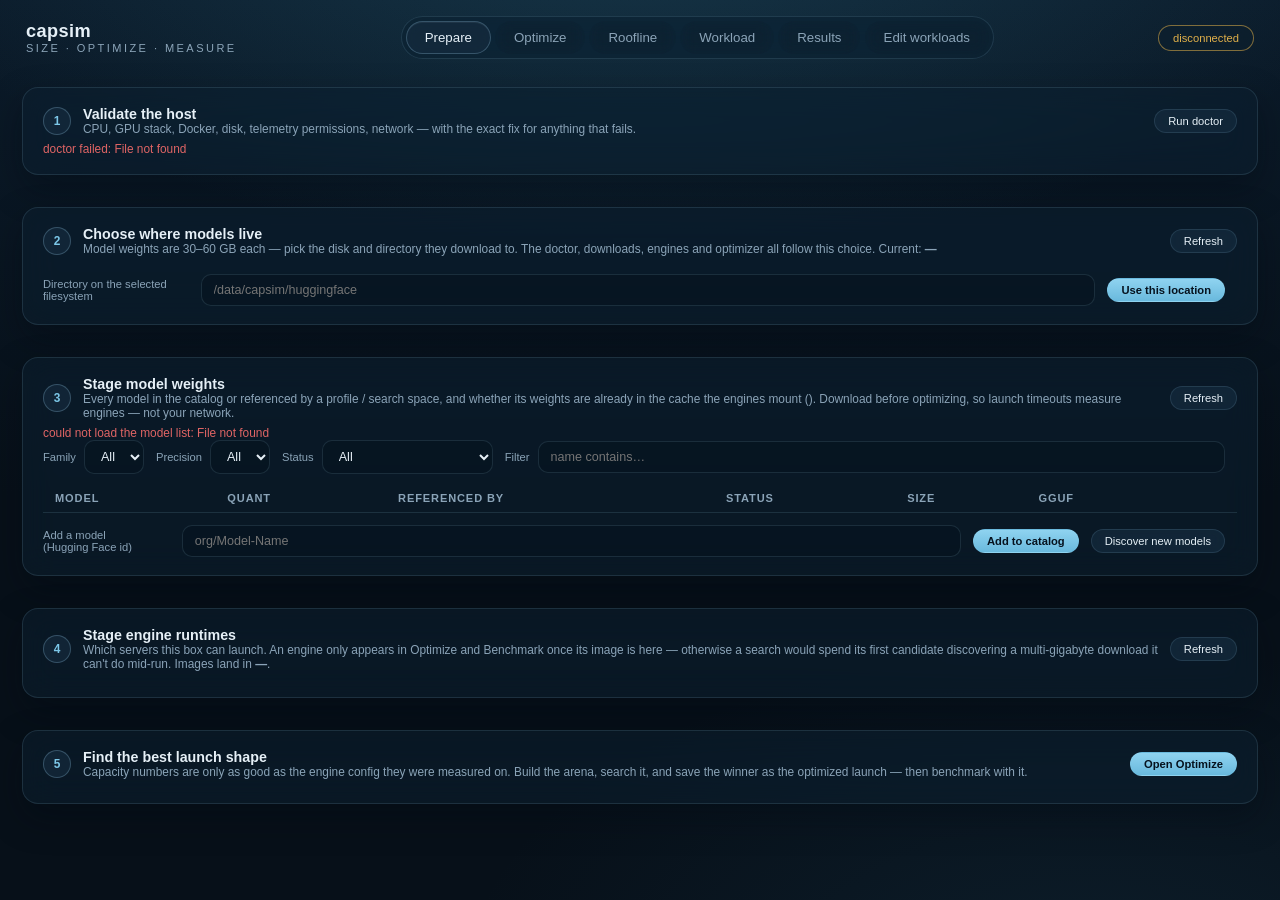
==== simulator/ui/index.html @ a90ba796 "catalog: beyond-VRAM models for KTransformers — kt_only, host_ram_gb, sharded GGUF companions The ro" ====
<!doctype html>
<html lang="en">
<head>
<meta charset="utf-8">
<meta name="viewport" content="width=device-width, initial-scale=1">
<title>capsim</title>
<link rel="stylesheet" href="app.css">
<!-- Vendored: benchmark boxes are often offline; no CDN dependency. -->
<script src="vendor/chart.umd.min.js"></script>
</head>
<body>
<header>
  <div class="brand">
    <span class="logo">capsim</span>
    <span class="sub">Size &middot; Optimize &middot; Measure</span>
  </div>
  <nav id="tabs" role="tablist" aria-label="Sections">
    <button role="tab" id="tab-prepare" data-view="prepare" class="active"
      aria-selected="true" aria-controls="view-prepare">Prepare</button>
    <button role="tab" id="tab-optimizer" data-view="optimizer"
      aria-selected="false" aria-controls="view-optimizer" tabindex="-1">Optimize</button>
    <button role="tab" id="tab-roofline" data-view="roofline"
      aria-selected="false" aria-controls="view-roofline" tabindex="-1">Roofline</button>
    <button role="tab" id="tab-control" data-view="control"
      aria-selected="false" aria-controls="view-control" tabindex="-1">Workload</button>
    <button role="tab" id="tab-results" data-view="results"
      aria-selected="false" aria-controls="view-results" tabindex="-1">Results</button>
    <button role="tab" id="tab-personas" data-view="personas"
      aria-selected="false" aria-controls="view-personas" tabindex="-1">Edit&nbsp;workloads</button>
  </nav>
  <div id="status-pill" class="pill idle" role="status" aria-live="polite">idle</div>
</header>

<!-- ── 1 · Prepare ─────────────────────────────────────────────── -->
<main id="view-prepare" class="view active" role="tabpanel" aria-labelledby="tab-prepare">
  <div class="steps-grid">
    <section class="panel">
      <div class="step-head"><span class="step-num">1</span>
        <div><div class="t">Validate the host</div>
          <div class="d">CPU, GPU stack, Docker, disk, telemetry permissions, network —
            with the exact fix for anything that fails.</div></div>
        <button id="doctor-btn" class="small" style="margin-left:auto">Run doctor</button>
      </div>
      <div id="doctor-out" class="doctor msg">Not run yet. Doctor takes a few seconds and
        ends with a profile recommendation for this hardware.</div>
    </section>

    <section class="panel">
      <div class="step-head"><span class="step-num">2</span>
        <div><div class="t">Choose where models live</div>
          <div class="d">Model weights are 30&ndash;60 GB each — pick the disk and directory
            they download to. The doctor, downloads, engines and optimizer all follow this
            choice. Current: <b id="storage-current">&mdash;</b>
            <span id="storage-source" class="msg"></span></div></div>
        <button id="storage-refresh" class="small" style="margin-left:auto">Refresh</button>
      </div>
      <div id="storage-fs" class="chips"></div>
      <div class="row wrap" style="margin-top:12px">
        <label style="flex:1;min-width:280px">Directory on the selected filesystem
          <input id="storage-path" placeholder="/data/capsim/huggingface"></label>
        <button id="storage-apply" class="primary small">Use this location</button>
        <span id="storage-msg" class="msg"></span>
      </div>
      <div id="storage-unmounted"></div>
    </section>

    <section class="panel">
      <div class="step-head"><span class="step-num">3</span>
        <div><div class="t">Stage model weights</div>
          <div class="d">Every model in the catalog or referenced by a profile / search
            space, and whether its weights are already in the cache the engines mount
            (<span id="models-cache-dir"></span>). Download before optimizing, so launch
            timeouts measure engines — not your network.</div></div>
        <button id="models-refresh" class="small" style="margin-left:auto">Refresh</button>
      </div>
      <div id="models-msg" class="msg" role="status" aria-live="polite"></div>
      <div class="row wrap" style="margin-bottom:10px">
        <label>Family <select id="mf-family"><option value="all">All</option></select></label>
        <label>Precision <select id="mf-quant"><option value="all">All</option></select></label>
        <label>Status
          <select id="mf-status">
            <option value="all">All</option>
            <option value="cached">Cached / downloading</option>
            <option value="missing">Not downloaded</option>
          </select></label>
        <label style="flex:1;min-width:160px">Filter
          <input id="mf-search" placeholder="name contains…"></label>
        <span id="mf-count" class="msg" style="align-self:end"></span>
      </div>
      <table id="models-table">
        <thead><tr><th>Model</th><th>Quant</th><th>Referenced by</th>
          <th title="a model marked KTransformers-only is staged config-only: config + tokenizer from the HF repo, weights from its GGUF companion">Status</th>
          <th title="on-disk size of what is staged; a KTransformers-only row shows the host RAM its GGUF needs instead of a VRAM footprint">Size</th>
          <th title="KTransformers loads weights from GGUF only — a staged companion is what makes the row eligible for it">GGUF</th><th></th></tr></thead>
        <tbody></tbody>
      </table>
      <div class="row wrap" style="margin-top:12px">
        <label style="flex:1;min-width:280px">Add a model (Hugging&nbsp;Face id)
          <input id="model-add-id" placeholder="org/Model-Name"></label>
        <button id="model-add-btn" class="small primary">Add to catalog</button>
        <button id="model-discover-btn" class="small">Discover new models</button>
        <label id="discover-sort-wrap" hidden>Sort
          <select id="discover-sort">
            <option value="age">Newest</option>
            <option value="size">Size</option>
            <option value="downloads">Downloads</option>
          </select></label>
        <span id="model-add-msg" class="msg"></span>
      </div>
      <div id="model-discover"></div>
      <div id="model-siblings"></div>
    </section>

    <section class="panel">
      <div class="step-head"><span class="step-num">4</span>
        <div><div class="t">Stage engine runtimes</div>
          <div class="d">Which servers this box can launch. An engine only appears
            in Optimize and Benchmark once its image is here &mdash; otherwise a
            search would spend its first candidate discovering a multi-gigabyte
            download it can't do mid-run. Images land in
            <b id="engines-store">&mdash;</b>.</div></div>
        <button id="engines-refresh" class="small" style="margin-left:auto">Refresh</button>
      </div>
      <div id="engines-list"></div>
      <div id="engines-msg" class="msg" style="margin-top:8px"></div>
    </section>

    <section class="panel">
      <div class="step-head"><span class="step-num">5</span>
        <div><div class="t">Find the best launch shape</div>
          <div class="d">Capacity numbers are only as good as the engine config they were
            measured on. Build the arena, search it, and save the winner as the
            optimized launch — then benchmark with it.</div></div>
        <button id="goto-optimize" class="small primary" style="margin-left:auto">Open Optimize</button>
      </div>
    </section>
  </div>
</main>

<!-- ── 2 · Optimize ────────────────────────────────────────────── -->
<main id="view-optimizer" class="view" role="tabpanel" aria-labelledby="tab-optimizer">
  <section class="panel">
    <h2>Build the test arena</h2>
    <p class="msg">Everything this host can run is in play by default — every model,
    precision, and launch dimension. Uncheck to prune. The guided search covers the
    arena, refines around the leaders, and scores each candidate on a concurrency
    ladder at its own best SLA-passing point. When it finishes, save the winner as
    the <b>optimized launch</b> and benchmark with it. Progress persists to
    <code>runs/engine_optimizer/</code> and resumes if interrupted.</p>
    <div class="row wrap">
      <label>Budget (evaluations)
        <input id="opt-budget" type="number" min="4" max="500"
          style="width:70px"></label>
      <span id="opt-budget-presets" style="align-self:end"></span>
      <span id="opt-budget-context" class="msg" style="align-self:end"></span>
      <label class="check"><input type="checkbox" id="opt-new-run"> Fresh run (don't resume)</label>
      <button id="opt-start" class="primary">Start search</button>
      <button id="opt-stop" class="danger" disabled>Stop</button>
      <span id="opt-msg" class="msg"></span>
    </div>
    <div id="opt-heartbeat" class="callout heartbeat" hidden></div>
    <div id="opt-resume" class="callout" hidden></div>
    <div id="opt-arena"></div>
  </section>

  <section class="panel" id="opt-search-panel" hidden>
    <h2 id="opt-search-title">Guided search
      <label style="margin-left:auto;font-weight:400;text-transform:none;
        letter-spacing:0">Run
        <select id="opt-history"><option value="">current</option></select>
      </label></h2>
    <div id="opt-search-best" class="opt-ranking"></div>
    <table id="opt-search-table">
      <thead><tr><th>#</th><th>Iter</th><th>Candidate</th><th>Score</th>
        <th>Best rung</th></tr></thead>
      <tbody></tbody>
    </table>
  </section>

  <section class="panel" id="opt-results-panel" hidden>
    <h2 id="opt-results-title">Results</h2>
    <div id="opt-ranking" class="opt-ranking"></div>
    <table id="opt-results">
      <thead><tr><th>Config</th><th>Cell</th><th>n</th><th>err</th><th>t/o</th>
        <th>TTFT p50</th><th>TTFT p95</th><th>TPOT p50</th><th>TPOT p95</th>
        <th>out tok/s</th></tr></thead>
      <tbody></tbody>
    </table>
  </section>
</main>

<!-- ── Roofline ─────────────────────────────────────────────────
     The opposite question from the Workload tab. That one asks how
     many users a given deployment holds; this asks what the largest
     sustained token rate this hardware can produce is, over every
     model, engine and shape worth trying. It runs for hours, so the
     page is built to be correct for someone who was not watching. -->
<main id="view-roofline" class="view" role="tabpanel" aria-labelledby="tab-roofline">
  <section class="panel">
    <h2>Roofline autopilot</h2>
    <p class="msg">Stages the models, searches every engine against
      every shape for each of them, confirms each model's winner at
      full resolution, and reports the matrix. Hours, not minutes
      &mdash; every step is written to disk as it completes, so you can
      close this page and the numbers will be here when you come back.
      Interrupted runs resume where they stopped rather than repeating
      engine launches.</p>

    <div class="row wrap">
      <label>Models
        <select id="rf-model-mode">
          <option value="auto">Pick the most promising automatically</option>
          <option value="cached">Only models already downloaded</option>
          <option value="manual">Choose below</option>
        </select></label>
      <label>How many
        <input id="rf-model-limit" type="number" min="1" max="8" value="5"
          style="width:64px"></label>
      <label>Prompt length
        <select id="rf-input-tokens">
          <option value="128">128 tokens (vendor convention)</option>
          <option value="256">256 tokens</option>
          <option value="512">512 tokens</option>
        </select></label>
      <label class="check"><input type="checkbox" id="rf-confirm" checked>
        Confirm each winner <span class="hint">(full ladder)</span></label>
      <button id="rf-start" class="primary">Start roofline</button>
      <button id="rf-stop" class="danger" disabled>Stop</button>
      <span id="rf-msg" class="msg"></span>
    </div>

    <div id="rf-engines" class="chips" style="margin-top:12px"></div>
    <div id="rf-shapes" class="row wrap" style="margin-top:10px"></div>
    <div id="rf-cost" class="callout" style="margin-top:12px"></div>
    <div id="rf-candidates" style="margin-top:12px"></div>
  </section>

  <section class="panel" id="rf-progress-panel" hidden>
    <h2>Progress</h2>
    <div id="rf-progress" class="msg"></div>
    <div id="rf-staging" class="hl-board" style="margin-top:10px"></div>
  </section>

  <section class="panel" id="rf-best-panel" hidden>
    <h2>Best measured</h2>
    <div class="hl-hero" style="padding:0">
      <div class="hl-main">
        <div class="hl-label" id="rf-best-label">output tokens / sec</div>
        <div class="hl-now" id="rf-best">&mdash;</div>
        <div class="hl-sub" id="rf-best-detail"></div>
      </div>
      <div class="hl-side">
        <div class="hl-kv"><span>streams held</span><b id="rf-best-streams">&mdash;</b></div>
        <div class="hl-kv"><span>efficiency</span><b id="rf-best-eff">&mdash;</b>
          <i class="msg">tokens per watt</i></div>
        <div class="hl-kv"><span>KV cache</span><b id="rf-best-kv">&mdash;</b></div>
        <div class="hl-kv"><span>measured</span><b id="rf-best-count">&mdash;</b>
          <i class="msg">cells that settled</i></div>
      </div>
    </div>
  </section>

  <section class="panel" id="rf-matrix-panel" hidden>
    <h2>Model &times; engine</h2>
    <div id="rf-heatmap"></div>
    <div class="chart-note">Best sustained output rate for each pairing,
      shaded against the fastest cell. Empty means not measured yet;
      hatched means it was attempted and failed. The row and column
      winners matter more than the single best cell &mdash; they are
      what tell you which engine to reach for on the next model.</div>
  </section>

  <div class="quad" id="rf-charts" hidden>
    <section class="panel"><h2>By model</h2>
      <canvas id="chart-rf-models"></canvas>
      <div class="chart-note">Each model at its best engine and shape.
        A model wins here by being cheap per token, not by being
        small: KV traffic at large batch dwarfs the weight reads.</div></section>
    <section class="panel"><h2>By engine</h2>
      <canvas id="chart-rf-engines"></canvas>
      <div class="chart-note">Each engine at its best model and shape.
        Held constant within a pairing: same model, same shape, same
        ladder, same stopping rule.</div></section>
  </div>

  <section class="panel" id="rf-results-panel" hidden>
    <h2>Every cell</h2>
    <table id="rf-results">
      <thead><tr><th>Model</th><th>Engine</th>
        <th><abbr title="max sequences per replica">mns</abbr></th><th>Shape</th>
        <th>Output tok/s</th><th>Streams</th><th>TTFT p95</th>
        <th>TPOT p95</th><th>KV %</th><th>GPU W</th><th>tok/W</th>
        <th></th></tr></thead>
      <tbody></tbody>
    </table>
    <div class="chart-note">Confirmed rows were re-measured at full
      resolution and are the ones to publish; the rest are search rungs,
      coarse by design and used only to rank.</div>
  </section>
</main>

<!-- ── Workload benchmark (setup + live telemetry, one place) ──── -->
<main id="view-control" class="view" role="tabpanel" aria-labelledby="tab-control">
  <section class="panel">
    <h2>Start a capacity benchmark</h2>
    <div class="form-grid">
      <div class="field">
        <label>Model
          <select id="bench-model"></select>
        </label>
        <div class="seg" id="device-seg">
          <button type="button" data-dev="cpu">CPU only</button>
          <button type="button" data-dev="gpu">CPU + GPU</button>
        </div>
        <span id="model-note" class="hint"></span>
      </div>
      <label>Workload
        <select id="workload-select"></select>
        <span id="workload-detail" class="hint"></span>
        <span id="workload-note" class="hint"></span>
        <span style="margin-top:2px"><button type="button"
          id="workload-edit-link" class="small ghost">&#9998;&ensp;Edit
          workloads</button></span>
      </label>
    </div>
    <!-- Headline-only controls. Hidden entirely for capacity
         workloads so the ordinary form is untouched. -->
    <div id="headline-opts" class="callout headline-opts" hidden>
      <div class="ho-head"><b>Saturation benchmark</b>
        <span class="info-dot" tabindex="0" aria-label="how this differs">i
          <span class="info-pop msg">Headline workloads don't use the
            arrival-rate capacity search. This holds a fixed number of
            streams in flight, waits for the running batch and token
            rate to stop moving, measures from the engine's own
            counters, then steps concurrency up — the convention
            vendor benchmarks use. It stops when throughput plateaus
            or the engine can no longer hold what it's offered. No SLA
            is enforced; latency is reported as the price of the
            number, not as a gate.</span></span>
      </div>
      <div class="row wrap">
        <label>Max concurrent streams
          <select id="hl-max-conc">
            <option value="">full ladder (to 8192)</option>
            <option value="512">512</option>
            <option value="1024">1024</option>
            <option value="2048">2048</option>
            <option value="4096">4096</option>
          </select></label>
        <label>Prompt length
          <select id="hl-input-tokens">
            <option value="128">128 tokens (vendor convention)</option>
            <option value="256">256 tokens</option>
            <option value="512">512 tokens</option>
            <option value="1024">1024 tokens</option>
          </select></label>
        <label>Shape
          <span id="hl-shape" class="hint" style="margin-top:6px"></span>
        </label>
      </div>
      <div class="row wrap" style="margin-top:10px;align-items:flex-end">
        <label>Search breadth
          <select id="hl-preset">
            <option value="quick">Quick — 4 combinations</option>
            <option value="standard" selected>Standard — 9 combinations</option>
            <option value="thorough">Thorough — 16 combinations</option>
          </select></label>
        <label>Engines searched
          <span id="hl-engines" class="chips" style="margin-top:6px"></span>
        </label>
        <button type="button" class="note-link" id="hl-optimize">&#128269;
          Find the best configuration</button>
        <span id="hl-optimize-note" class="hint"></span>
      </div>
    </div>
    <details id="bench-advanced" style="margin-bottom:14px">
      <summary class="msg" style="cursor:pointer">Advanced — engine
        settings</summary>
      <span id="engine-note" class="hint" style="display:block;
        margin-top:8px"></span>
      <div id="engine-form" class="form-grid" style="margin-top:10px">
        <label>Engine <span class="hint">(the server under test)</span>
          <select id="eng-engine"></select></label>
        <label>Replicas <span class="hint">(data parallel — independent
          engine copies)</span>
          <input id="eng-replicas" type="number" min="1" max="16"></label>
        <label>GPUs per replica <span class="hint">(tensor parallel)</span>
          <input id="eng-tp" type="number" min="1" max="8"></label>
        <label>Placement <span class="hint">(across PCIe domains)</span>
          <select id="eng-placement">
            <option value="pack">pack — fill one domain first</option>
            <option value="spread">spread — balance across domains</option>
          </select></label>
        <label>GPU memory fraction
          <span class="hint">(share of each GPU's total VRAM, for
            weights + KV)</span>
          <input id="eng-gmu" type="number" step="0.01" min="0.5"
            max="0.98"></label>
        <label>Max sequences / replica
          <input id="eng-mns" type="number" placeholder="engine default"></label>
        <label>Batched tokens / step
          <input id="eng-mbt" type="number" placeholder="engine default"></label>
        <label>KV cache precision
          <select id="eng-kv">
            <option value="">auto (model dtype)</option>
            <option value="fp8">fp8 — double the KV capacity</option>
            <option value="nvfp4">nvfp4 — 4× KV capacity, larger quality cost</option>
          </select></label>
        <label>Expert parallel <span class="hint">(MoE models, TP&gt;1)</span>
          <select id="eng-ep">
            <option value="off">off</option>
            <option value="on">on</option>
          </select></label>
        <label>Trust remote code
          <span class="hint">(runs the model repo's own Python)</span>
          <select id="eng-trc">
            <option value="off">off</option>
            <option value="on">on</option>
          </select></label>
      </div>
      <div class="hint" style="margin-top:8px" id="eng-legend">Shorthand
        used in run banners and tables: <abbr title="GPU memory fraction">gmu</abbr>
        = GPU memory fraction &middot; <abbr title="max sequences per replica">mns</abbr>
        = max sequences / replica &middot; <abbr title="batched tokens per step">mbt</abbr>
        = batched tokens / step &middot; <abbr title="tensor parallel">tp</abbr>
        = GPUs per replica.</div>
      <div id="eng-trc-warn" class="hint" style="margin-top:8px" hidden></div>
      <div id="eng-engine-note" class="hint" style="margin-top:8px" hidden></div>
    </details>
    <div class="row wrap">
      <button id="start-btn" class="primary">Start run</button>
      <button id="stop-btn" class="danger" disabled>Stop run</button>
      <label class="check"><input type="checkbox" id="new-run">
        Fresh run <span class="hint">(don't resume)</span></label>
      <span id="control-msg" class="msg"></span>
    </div>
    <div id="active-run-box" class="callout" hidden></div>
  </section>

  <!-- ── Headline-only live view ──────────────────────────────────
       Saturation runs answer a different question from capacity runs,
       so they get a different instrument. Swapped in whenever a
       headline workload is active; the capacity panels that have no
       meaning here (arrival rate, session states, SLA steps) are
       hidden rather than left showing dashes. -->
  <div id="headline-live" hidden>
    <section class="panel hl-hero">
      <div class="hl-main">
        <div class="hl-label" id="hl-label">output tokens / sec</div>
        <div class="hl-now" id="hl-now">&mdash;</div>
        <div class="hl-sub">peak this sweep <b id="hl-peak">&mdash;</b>
          <span id="hl-peak-at" class="msg"></span></div>
        <div id="hl-now-note" class="msg" style="font-size:.8rem"></div>
      </div>
      <div class="hl-side">
        <div class="hl-kv"><span>held / offered</span>
          <b id="hl-held">&mdash;</b>
          <i id="hl-held-note" class="msg"></i></div>
        <div class="hl-kv"><span>queued at engine</span>
          <b id="hl-queue">&mdash;</b>
          <i class="msg">streams waiting, not running</i></div>
        <div class="hl-kv"><span>KV cache</span>
          <b id="hl-kv">&mdash;</b>
          <i id="hl-kvpool" class="msg"></i></div>
        <div class="hl-kv"><span>GPU power</span>
          <b id="hl-power">&mdash;</b>
          <i id="hl-eff" class="msg"></i></div>
      </div>
    </section>

    <section class="panel">
      <h2>What is under test</h2>
      <div id="hl-under" class="hl-under msg">waiting&hellip;</div>
      <div id="hl-board" class="hl-board"></div>
    </section>

    <div class="quad">
      <section class="panel"><h2>Throughput vs concurrency</h2>
        <canvas id="chart-hl-curve"></canvas>
        <div class="chart-note">The saturation curve: sustained output
          rate at each offered stream count. It climbs while the engine
          can still batch more work and flattens when something binds —
          KV capacity, memory bandwidth, or the engine's own batch
          ceiling. The peak is the headline number.</div></section>
      <section class="panel"><h2>Offered vs actually held</h2>
        <canvas id="chart-hl-held"></canvas>
        <div class="chart-note">Streams offered against streams the
          engine really ran. While the two track, added concurrency is
          being served; once held flattens below offered, the extra
          streams are only queueing and latency grows for nothing.
          That gap is the engine's ceiling, and it is why a headline
          number needs a stream count beside it.</div></section>
    </div>

    <div class="quad">
      <section class="panel"><h2>Latency vs concurrency</h2>
        <canvas id="chart-hl-lat"></canvas>
        <div class="chart-note">What the throughput costs. p95 time to
          first token and per-output-token, at each rung. No SLA is
          enforced on a headline run &mdash; this is the price beside
          the number, so a figure quoted at 8k streams can be read
          alongside what a user waiting on it would feel.</div></section>
      <section class="panel"><h2>Power &amp; efficiency</h2>
        <canvas id="chart-hl-power"></canvas>
        <div class="chart-note">GPU package power, chassis power where
          IPMI allows it, and output tokens per watt. Efficiency is the
          figure that survives a hardware refresh, and a rack with a
          power budget is bounded by it rather than by peak
          throughput.</div></section>
    </div>

    <div class="quad">
      <section class="panel"><h2>GPU &mdash; compute and memory pressure</h2>
        <canvas id="chart-hl-gpu"></canvas>
        <div class="chart-note">SM occupancy against memory-controller
          busy, averaged over the box. At large batch a decode workload
          is bound by KV traffic rather than arithmetic, so the memory
          line saturating while SM sits lower is the normal signature
          &mdash; and the reason more concurrency stops helping.</div></section>
      <section class="panel"><h2>Memory</h2>
        <canvas id="chart-hl-mem"></canvas>
        <div class="chart-note">VRAM in use across the box, host RAM,
          and the engine's resident set. VRAM flattening at the
          configured fraction is expected; host RAM climbing during a
          run is not.</div></section>
    </div>

    <div class="quad">
      <section class="panel"><h2>CPU</h2>
        <canvas id="chart-hl-cpu"></canvas>
        <div class="chart-note">Host utilization and core frequency.
          On a GPU-resident engine the CPU should stay modest; a busy
          CPU during decode usually means the load generator, not the
          engine, is the thing being measured.</div></section>
      <section class="panel"><h2>Per-GPU detail</h2>
        <div id="hl-gpu-grid" class="gpu-grid"></div>
        <div class="chart-note">Per device: SM utilization, VRAM,
          memory-controller busy, power, temperature and PCIe traffic.
          An outlier here &mdash; one card throttling, or one holding
          far less VRAM &mdash; means the replicas are not equivalent
          and the whole-box number is being set by the slowest.</div></section>
    </div>

    <section class="panel">
      <h2>Concurrency ladder</h2>
      <table id="hl-ladder">
        <thead><tr><th>Offered</th><th>Held</th><th>Output tok/s</th>
          <th>Total tok/s</th><th>Queue</th><th>TTFT p95</th>
          <th>TPOT p95</th><th>KV %</th><th>GPU W</th><th>tok/W</th>
          <th></th></tr></thead>
        <tbody></tbody>
      </table>
      <div class="chart-note">Every rung measured at steady state from
        the engine's own counters. Latency is reported as the price of
        the number, not as a gate &mdash; no SLA is enforced here.</div>
    </section>
  </div>

  <div id="live-idle" class="callout live-idle" hidden>
    <b>No run in progress.</b> Pick a model and a workload above and press
    <b>Start run</b>. Live charts &mdash; sessions, latency percentiles, engine
    and host utilization &mdash; appear here as soon as the engine is up, and
    the most recent run is replayed when you come back to this tab.
  </div>
  <div id="live-panels">
  <section class="panel statusbar">
    <div class="stat"><span class="k">Phase</span><span id="live-phase" class="v">&mdash;</span>
      <span class="c">warmup &rarr; measure &rarr; verdict</span></div>
    <div class="stat"><span class="k">Arrival rate</span><span id="live-rate" class="v">&mdash;</span>
      <span class="c">sessions/min offered (open-loop)</span></div>
    <div class="stat"><span class="k">Queue</span><span id="live-queue" class="v">&mdash;</span>
      <span class="c">requests waiting at the engine</span></div>
    <div class="stat"><span class="k">Pool</span><span id="live-pool" class="v">&mdash;</span>
      <span class="c">concurrent sessions</span></div>
    <div class="stat"><span class="k">In flight</span><span id="live-inflight" class="v">&mdash;</span>
      <span class="c">requests at the engine</span></div>
    <div class="stat"><span class="k">Completed</span><span id="live-completed" class="v">&mdash;</span>
      <span class="c">turns this run</span></div>
    <div class="stat"><span class="k">Errors</span><span id="live-errors" class="v">&mdash;</span>
      <span class="c">timeouts + failures</span></div>
    <div class="stat"><span class="k">Warm KV</span><span id="live-warmkv" class="v">&mdash;</span>
      <span class="c">hot-set tokens (warm sessions)</span></div>
  </section>

  <div class="chart-grid">
    <section class="panel"><h2>Sessions, in-flight &amp; queue</h2>
      <canvas id="chart-pool"></canvas>
      <div class="chart-note">Most sessions are reading or thinking at any moment, so
        in-flight sits well below the session count. The <b>queue</b> line is the
        engine's own waiting-request gauge — flat or empty means stationary; a steady
        climb at fixed arrival rate is the collapse signature the open-loop search
        hunts for.</div></section>
    <section class="panel" id="panel-ttft"><h2>Time to first token &middot; rolling p50 / p95</h2>
      <div class="chart-warm" id="ttft-warm" hidden></div>
      <canvas id="chart-ttft"></canvas>
      <div class="chart-note">Computed over the trailing turns of the measuring window.
        Rising p95 with a flat p50 is the first sign of queueing.</div></section>
    <section class="panel" id="panel-tpot"><h2>Time per output token &middot; rolling p50 / p95</h2>
      <div class="chart-warm" id="tpot-warm" hidden></div>
      <canvas id="chart-tpot"></canvas>
      <div class="chart-note">Decode pacing per token. Degrades when batches widen past
        the engine's comfort point.</div></section>
    <section class="panel"><h2>Engine &amp; host utilization</h2>
      <canvas id="chart-host"></canvas>
      <div class="chart-note">KV cache is the engine's own gauge; CPU is the bound-set
        (pinned cores only); GPU is SM utilization averaged across devices. Absent lines
        mean that collector isn't available on this host.</div></section>
    <section class="panel"><h2>Token rates &middot; prefill vs decode</h2>
      <canvas id="chart-tokens"></canvas>
      <div class="chart-note">During a saturation sweep these are
        smoothed. The workload holds a fixed number of streams of
        identical length, so streams that start together finish
        together and the engine's token counters advance in convoys
        about one request-duration apart &mdash; raw per-sample rates
        spike to several times their own mean at the same instants in
        both series, which looks like instability and is only the
        sampling. The area under the curve is the real number.</div>
      <div class="chart-note">From the engine's own counters. Prefill (prompt ingest) is
        compute-bound; decode (generation) is memory-bandwidth-bound — spiky prefill with
        sagging decode is the query-storm signature.</div></section>
    <section class="panel" id="panel-sessions"><h2>Session states</h2>
      <canvas id="chart-sessions"></canvas>
      <div class="chart-note">Where every session in the pool is right now: in prefill,
        streaming (decode), <b>warm</b> think (mid-conversation — their KV is the prefix
        cache's hot set), or cold (fresh sessions, nothing cached).</div></section>
  </div>

  <section class="panel" id="panel-sysdetail">
    <h2>System detail</h2>
    <div id="host-detail" class="host-detail msg">waiting for telemetry&hellip;</div>
    <div id="gpu-grid" class="gpu-grid"></div>
    <div class="chart-note">Per-GPU: SM utilization, VRAM, DRAM-controller busy%
      (the bandwidth-pressure signal), power, temperature, PCIe traffic. Host row:
      what the CPUs are doing, scheduler pressure, storage and network rates —
      per-core detail and NVMe/NIC counters land in the run DB every second.</div>
  </section>

  <section class="panel" id="panel-steps">
    <h2>Completed steps</h2>
    <table id="steps-table">
      <thead><tr><th>Step</th><th>Load</th><th>Samples</th>
        <th>Violation %</th><th>Target miss %</th>
        <th>TTFT p95</th><th>TPOT p95</th><th>Verdict</th></tr></thead>
      <tbody></tbody>
    </table>
  </section>
  </div><!-- /live-panels -->
</main>

<!-- ── 4 · Results ─────────────────────────────────────────────── -->
<main id="view-results" class="view" role="tabpanel" aria-labelledby="tab-results">
  <section class="panel">
    <div class="row wrap" style="margin-bottom:12px">
      <h2 style="margin:0">Runs</h2>
      <span class="hint">newest first &mdash; click one for its results,
        check several to compare</span>
      <span style="margin-left:auto" class="row">
        <button id="compare-btn" class="small" disabled>Compare selected</button>
        <button id="result-export-dl" class="small" disabled>Download JSON</button>
        <button id="runs-refresh" class="small ghost">Refresh</button>
      </span>
    </div>
    <div id="run-list" class="run-list"></div>
    <span id="result-msg" class="msg"></span>
  </section>

  <section class="panel" id="result-summary" hidden>
    <h2 id="result-title"></h2>
    <div id="headline-stats" class="statusbar" style="background:none;
      border:none;box-shadow:none;padding:0;backdrop-filter:none;
      margin-bottom:14px"></div>
    <div id="headline-verdict" class="callout"
      style="font-size:.95rem;line-height:1.75"></div>
  </section>

  <!-- Headline sweeps get their own presentation: a saturation curve,
       not a capacity curve. Shown instead of #report. -->
  <div id="headline-report" hidden>
    <section class="panel">
      <h2 id="hl-title"></h2>
      <div id="hl-stats" class="statusbar" style="background:none;
        border:none;box-shadow:none;padding:0;backdrop-filter:none;
        margin-bottom:14px"></div>
      <div id="hl-verdict" class="callout"
        style="font-size:.95rem;line-height:1.75"></div>
    </section>
    <details class="panel report-sec" open>
      <summary><span class="sec-title">The saturation curve</span>
        <span class="sec-take" id="hl-take-curve"></span></summary>
      <div class="sec-grid">
        <div class="quad">
          <div class="q"><h3>Output tokens/sec vs concurrency</h3>
            <canvas id="hl-chart-tput"></canvas></div>
          <div class="q"><h3>Latency vs concurrency</h3>
            <canvas id="hl-chart-lat"></canvas></div>
          <div class="q"><h3>Running batch vs offered streams</h3>
            <canvas id="hl-chart-batch"></canvas></div>
          <div class="q"><h3>Prefill vs decode tokens/sec</h3>
            <canvas id="hl-chart-split"></canvas></div>
        </div>
        <div class="sec-narrative" id="hl-narr-curve"></div>
      </div>
    </details>
    <details class="panel report-sec" open>
      <summary><span class="sec-title">What the number costs</span>
        <span class="sec-take" id="hl-take-cost"></span></summary>
      <div class="sec-grid">
        <div class="quad">
          <div class="q"><h3>KV cache occupancy</h3>
            <canvas id="hl-chart-kv"></canvas></div>
          <div class="q"><h3>GPU power</h3>
            <canvas id="hl-chart-power"></canvas></div>
          <div class="q"><h3>Efficiency — tokens/sec per kW</h3>
            <canvas id="hl-chart-eff"></canvas></div>
          <div class="q"><h3>Queue depth</h3>
            <canvas id="hl-chart-queue"></canvas></div>
        </div>
        <div class="sec-narrative" id="hl-narr-cost"></div>
      </div>
    </details>
    <details class="panel report-sec">
      <summary><span class="sec-title">Every rung</span>
        <span class="sec-take" id="hl-take-table"></span></summary>
      <div id="hl-table"></div>
    </details>
  </div>

  <div id="report" hidden>
    <details class="panel report-sec" id="sec-ux" open>
      <summary><span class="sec-title">User experience</span>
        <span class="sec-take" id="take-ux"></span></summary>
      <div class="sec-grid">
        <div class="quad">
          <div class="q"><h3>SLA violations vs load</h3>
            <canvas id="chart-knee"></canvas></div>
          <div class="q"><h3>Latency vs load</h3>
            <canvas id="chart-latency"></canvas></div>
          <div class="q"><h3>Queue &amp; requests in flight</h3>
            <canvas id="chart-queue"></canvas></div>
          <div class="q"><h3>Token throughput</h3>
            <canvas id="chart-throughput"></canvas></div>
        </div>
        <div class="sec-narrative" id="narr-ux"></div>
      </div>
    </details>

    <details class="panel report-sec" id="sec-gpu" open>
      <summary><span class="sec-title">GPUs</span>
        <span class="sec-take" id="take-gpu"></span></summary>
      <div class="sec-grid">
        <div class="quad">
          <div class="q"><h3>Compute &middot; SM utilization</h3>
            <canvas id="chart-gpu-sm"></canvas></div>
          <div class="q"><h3>Memory pressure &middot; KV cache &amp; DRAM busy</h3>
            <canvas id="chart-gpu-mem"></canvas></div>
          <div class="q"><h3>VRAM capacity</h3>
            <canvas id="chart-gpu-vram"></canvas></div>
          <div class="q"><h3>Power &amp; clocks</h3>
            <canvas id="chart-gpu-power"></canvas></div>
        </div>
        <div class="sec-narrative" id="narr-gpu"></div>
      </div>
    </details>

    <details class="panel report-sec" id="sec-cpu" open>
      <summary><span class="sec-title">CPU &amp; host memory</span>
        <span class="sec-take" id="take-cpu"></span></summary>
      <div class="sec-grid">
        <div class="quad">
          <div class="q"><h3>CPU utilization</h3>
            <canvas id="chart-cpu-util"></canvas></div>
          <div class="q"><h3>What the cycles went to</h3>
            <canvas id="chart-cpu-breakdown"></canvas></div>
          <div class="q"><h3>Per-core utilization at peak stable load</h3>
            <canvas id="chart-cores"></canvas></div>
          <div class="q"><h3>Memory capacity &amp; bandwidth</h3>
            <canvas id="chart-mem"></canvas></div>
        </div>
        <div class="sec-narrative" id="narr-cpu"></div>
      </div>
    </details>

    <details class="panel report-sec" id="sec-power" open>
      <summary><span class="sec-title">Power</span>
        <span class="sec-take" id="take-power"></span></summary>
      <div class="sec-grid">
        <div class="quad duo">
          <div class="q"><h3>Draw by component</h3>
            <canvas id="chart-power"></canvas></div>
          <div class="q"><h3>Efficiency &middot; output tokens per joule</h3>
            <canvas id="chart-efficiency"></canvas></div>
        </div>
        <div class="sec-narrative" id="narr-power"></div>
      </div>
    </details>
  </div>

  <section class="panel" id="step-detail-panel" hidden>
    <h2 id="step-detail-title">Step detail</h2>
    <div id="step-detail-out"></div>
  </section>

  <section class="panel" id="compare-panel" hidden>
    <div class="row wrap">
      <h2 style="margin:0">Comparison</h2>
      <button id="compare-clear" class="small ghost"
        style="margin-left:auto">Close</button>
    </div>
    <canvas id="chart-compare"></canvas>
    <div class="chart-note">Violation rate across the checked runs on shared
      axes — hosts, engines, precisions, or launch shapes side by side.</div>
  </section>
</main>

<!-- ── 5 · Workloads ───────────────────────────────────────────── -->
<main id="view-personas" class="view" role="tabpanel" aria-labelledby="tab-personas">
  <section class="panel">
    <h2>Workload designer</h2>
    <p class="msg">Personas describe one kind of user &mdash; how much they ask,
    how much they get back, how long they read and think. Cohorts mix personas
    into the traffic a real deployment sees. Edits save immediately and the next
    benchmark run picks them up.</p>
    <div class="editor-grid">
      <div>
        <h3>Personas</h3>
        <ul id="persona-list" class="entry-list"></ul>
        <button id="persona-new" class="small">New persona</button>
        <h3>Cohorts</h3>
        <ul id="cohort-list" class="entry-list"></ul>
        <button id="cohort-new" class="small">New cohort</button>
      </div>
      <div>
        <div id="workload-card" class="callout" hidden></div>
        <div class="row wrap">
          <label>Id <input id="editor-id" placeholder="my_persona"></label>
          <span id="editor-kind-badge" class="pill">persona</span>
          <button id="editor-save" class="primary small">Save</button>
          <span id="editor-msg" class="msg"></span>
        </div>
        <div id="editor-form" class="editor-form"></div>
      </div>
    </div>
  </section>
</main>

<script type="module" src="app.js"></script>
</body>
</html>
---- simulator/ui/app.css ----
/* capsim — glass-on-navy design system.
 *
 * Visual language: deep navy gradient ground with a teal glow, glass
 * panels (translucent + blur + hairline stroke), pill navigation and
 * chips, a gold/teal/blue/purple chart palette, big-number stat
 * strips with plain-language captions, and soft entrance motion.
 */

:root {
  --bg-0: #071019;
  --bg-1: #0b1b2a;
  --glass: rgba(14, 31, 46, 0.55);
  --glass-2: rgba(24, 48, 68, 0.55);
  --glass-solid: #102434;
  --stroke: rgba(151, 197, 224, 0.14);
  --stroke-strong: rgba(151, 197, 224, 0.28);
  --text: #e6f0f7;
  --muted: #8ba4b8;
  --accent: #7cc7e8;          /* interactive */
  --gold: #d9a441;            /* chart series 1 */
  --teal: #35c2aa;            /* chart series 2 */
  --blue: #58a6dc;            /* chart series 3 */
  --purple: #a78bda;          /* chart series 4 */
  --ok: #4fc47f;
  --warn: #e0b04a;
  --fail: #e06565;
  font-size: 14px;
}

* { box-sizing: border-box; }
[hidden] { display: none !important; }

body {
  margin: 0;
  min-height: 100vh;
  color: var(--text);
  background:
    radial-gradient(1100px 520px at 50% -12%, rgba(53, 130, 158, 0.28), transparent 70%),
    radial-gradient(900px 500px at 85% 110%, rgba(38, 90, 120, 0.18), transparent 70%),
    linear-gradient(180deg, var(--bg-1) 0%, var(--bg-0) 55%);
  background-attachment: fixed;
  font-family: -apple-system, BlinkMacSystemFont, "Segoe UI", Inter, Roboto,
    "Helvetica Neue", Arial, sans-serif;
  padding: 0 22px 60px;
}

/* ── Header / navigation ─────────────────────────────────────────── */

header {
  display: flex;
  align-items: center;
  gap: 20px;
  flex-wrap: wrap;
  padding: 16px 4px 18px;
  margin-bottom: 10px;
}
.brand { display: flex; flex-direction: column; line-height: 1.15; }
.brand .logo { font-weight: 700; font-size: 1.3rem; letter-spacing: .4px; }
.brand .sub {
  color: var(--muted); font-size: .79rem; letter-spacing: .22em;
  text-transform: uppercase;
}

nav#tabs {
  display: flex; gap: 4px; margin: 0 auto;
  background: var(--glass);
  border: 1px solid var(--stroke);
  border-radius: 999px;
  padding: 4px;
  backdrop-filter: blur(14px) saturate(1.3);
  -webkit-backdrop-filter: blur(14px) saturate(1.3);
}
nav#tabs button {
  background: none; border: 1px solid transparent; color: var(--muted);
  padding: 8px 18px; border-radius: 999px; cursor: pointer;
  font-size: .95rem; font-weight: 500;
  transition: color .18s, background .18s, border-color .18s;
}
nav#tabs button:hover { color: var(--text); }
nav#tabs button.active {
  color: var(--text);
  background: var(--glass-2);
  border-color: var(--stroke-strong);
  box-shadow: inset 0 1px 0 rgba(255, 255, 255, .06);
}
/* Phone width: the pill row scrolls sideways rather than wrapping
 * into a two-line blob or overflowing the viewport. */
@media (max-width: 760px) {
  header { gap: 12px; }
  nav#tabs {
    max-width: 100%; overflow-x: auto; flex-wrap: nowrap;
    scrollbar-width: thin; -webkit-overflow-scrolling: touch;
    scroll-snap-type: x proximity;
  }
  nav#tabs button { white-space: nowrap; flex: none; padding: 8px 14px;
    scroll-snap-align: start; }
}

.pill {
  padding: 6px 14px; border-radius: 999px; font-size: .8rem;
  border: 1px solid var(--stroke); color: var(--muted);
  background: var(--glass);
  backdrop-filter: blur(10px);
  transition: color .2s, border-color .2s;
}
.pill.running { color: var(--ok); border-color: rgba(79, 196, 127, .5); }
.pill.error { color: var(--fail); border-color: rgba(224, 101, 101, .5); }
/* The server stopped answering /api/status: say so instead of
 * freezing on the last known state. */
.pill.offline { color: var(--warn); border-color: rgba(224, 176, 74, .55);
  animation: pulse 1.6s ease-in-out infinite; }
@keyframes pulse { 50% { opacity: .55; } }

/* ── Views + panels ──────────────────────────────────────────────── */

.view { display: none; max-width: 1360px; margin: 0 auto; }
.view.active { display: block; animation: viewIn .32s ease both; }
@keyframes viewIn {
  from { opacity: 0; transform: translateY(10px); }
  to { opacity: 1; transform: none; }
}

.panel {
  background: var(--glass);
  border: 1px solid var(--stroke);
  border-radius: 16px;
  padding: 18px 20px;
  margin-bottom: 16px;
  backdrop-filter: blur(16px) saturate(1.25);
  -webkit-backdrop-filter: blur(16px) saturate(1.25);
  box-shadow: 0 14px 34px rgba(2, 10, 18, .35);
  transition: border-color .2s;
}
.panel:hover { border-color: var(--stroke-strong); }
.panel h2 {
  margin: 0 0 12px; font-size: .82rem; font-weight: 600;
  color: var(--muted); text-transform: uppercase; letter-spacing: .1em;
  display: flex; align-items: center; gap: 12px;
}
.panel h3 {
  color: var(--muted); font-size: .79rem; text-transform: uppercase;
  letter-spacing: .08em; margin: 14px 0 6px;
}

/* Plain-language callout (left accent bar), like the run banner. */
.callout {
  margin-top: 14px; padding: 12px 16px; border-radius: 12px;
  background: var(--glass-2); border: 1px solid var(--stroke);
  border-left: 3px solid var(--accent);
  font-size: .9rem; color: var(--muted);
}
.callout b { color: var(--text); }

/* ── Guided steps (Prepare) ──────────────────────────────────────── */

.steps-grid { display: grid; grid-template-columns: 1fr; gap: 16px; }
.step-head { display: flex; align-items: center; gap: 12px; margin-bottom: 6px; }
.step-num {
  width: 28px; height: 28px; border-radius: 999px; flex: none;
  display: grid; place-items: center;
  background: var(--glass-2); border: 1px solid var(--stroke-strong);
  color: var(--accent); font-weight: 700; font-size: .85rem;
}
.step-head .t { font-weight: 600; font-size: 1.02rem; }
.step-head .d { color: var(--muted); font-size: .85rem; }

/* ── Forms + controls ────────────────────────────────────────────── */

.form-grid {
  display: grid; grid-template-columns: repeat(auto-fit, minmax(220px, 1fr));
  gap: 12px 20px; margin-bottom: 14px;
}
label { display: flex; flex-direction: column; gap: 6px; font-size: .8rem; color: var(--muted); }
label.check { flex-direction: row; align-items: center; gap: 8px; align-self: end; color: var(--text); font-size: .87rem; }
.hint { color: var(--muted); font-weight: 400; }

select, input[type="text"], input[type="number"], input:not([type]),
textarea {
  background: rgba(8, 20, 31, .6); color: var(--text);
  border: 1px solid var(--stroke); border-radius: 10px; padding: 8px 12px;
  font-size: .9rem; width: 100%;
  transition: border-color .18s;
}
select:focus, input:focus, textarea:focus { border-color: var(--accent); }
/* Keyboard focus is visible everywhere; pointer focus keeps the quiet
 * border-only treatment (browsers only match :focus-visible for the
 * keyboard on these elements). */
select:focus-visible, input:focus-visible, textarea:focus-visible,
button:focus-visible, [role="button"]:focus-visible,
[role="tab"]:focus-visible, .info-dot:focus-visible {
  outline: 2px solid var(--accent); outline-offset: 2px;
}
select:focus:not(:focus-visible), input:focus:not(:focus-visible),
textarea:focus:not(:focus-visible) { outline: none; }

.field { display: flex; flex-direction: column; gap: 6px;
  font-size: .8rem; color: var(--muted); }

/* Segmented two-way toggle (CPU only ⟷ CPU+GPU). */
.seg {
  display: inline-flex; margin-top: 8px; border: 1px solid var(--stroke);
  border-radius: 999px; overflow: hidden; width: fit-content;
}
.seg button {
  border: none; border-radius: 0; background: none; color: var(--muted);
  padding: 5px 16px; font-size: .8rem; backdrop-filter: none;
}
.seg button:hover:not(:disabled) { transform: none; color: var(--text); }
.seg button.active { background: var(--glass-2); color: var(--text);
  font-weight: 600; }
.seg.disabled { opacity: .4; pointer-events: none; }

/* Model-note states under the picker. */
.ok-note { color: var(--ok); font-size: .82rem; }
.note-link {
  background: none; border: none; padding: 0; color: var(--accent);
  font-size: .82rem; cursor: pointer; backdrop-filter: none;
}
.note-link:hover:not(:disabled) { text-decoration: underline;
  transform: none; }
.dl-bar {
  display: inline-block; width: 140px; height: 8px; border-radius: 4px;
  background: rgba(255,255,255,.07); overflow: hidden;
  vertical-align: middle; margin: 0 8px;
}
.dl-bar i { display: block; height: 100%; background: var(--accent);
  transition: width .5s; }
input[type="checkbox"] { accent-color: var(--accent); }

button {
  background: var(--glass-2); color: var(--text);
  border: 1px solid var(--stroke); border-radius: 999px;
  padding: 9px 20px; cursor: pointer; font-size: .9rem; font-weight: 500;
  backdrop-filter: blur(8px);
  transition: border-color .18s, background .18s, transform .12s;
}
button:hover:not(:disabled) { border-color: var(--accent); transform: translateY(-1px); }
button:active:not(:disabled) { transform: none; }
button:disabled { opacity: .4; cursor: default; }
button.primary {
  background: linear-gradient(180deg, #8fd3f0, #69b9dd);
  border-color: transparent; color: #06121e; font-weight: 650;
}
button.primary:hover:not(:disabled) { background: linear-gradient(180deg, #a2dcf5, #79c4e6); }
button.danger { color: var(--fail); border-color: rgba(224, 101, 101, .45); background: none; }
button.small { padding: 5px 13px; font-size: .8rem; }
/* Quiet inline action (e.g. "Edit workloads" on the benchmark form):
 * present but subordinate to the primary controls. */
button.ghost {
  background: none; color: var(--muted); backdrop-filter: none;
}
button.ghost:hover:not(:disabled) { color: var(--text); transform: none; }

/* Themed checkboxes — the native white box fights the glass panels. */
input[type="checkbox"] {
  appearance: none; -webkit-appearance: none;
  width: 16px; height: 16px; flex: none; margin: 0;
  border: 1px solid var(--stroke); border-radius: 5px;
  background: rgba(8, 20, 31, .6); cursor: pointer; position: relative;
  transition: border-color .15s, background .15s;
}
input[type="checkbox"]:hover { border-color: var(--accent); }
input[type="checkbox"]:checked {
  background: var(--accent); border-color: var(--accent);
}
input[type="checkbox"]:checked::after {
  content: "✓"; position: absolute; inset: 0; display: flex;
  align-items: center; justify-content: center;
  color: #06121e; font-size: 11px; font-weight: 800; line-height: 1;
}

.row { display: flex; align-items: center; gap: 12px; }
.row.wrap { flex-wrap: wrap; }
.row label { flex-direction: row; align-items: center; gap: 8px; }
.msg { color: var(--muted); font-size: .85rem; }
.msg.error { color: var(--fail); }
.msg.ok { color: var(--ok); }

/* ── Stat strip (big numbers + captions) ─────────────────────────── */

.statusbar {
  display: grid;
  grid-template-columns: repeat(auto-fit, minmax(130px, 1fr));
  gap: 18px 26px; align-items: start;
}
.stat { display: flex; flex-direction: column; gap: 3px; min-width: 0; }
.stat .k { color: var(--muted); font-size: .79rem; text-transform: uppercase; letter-spacing: .1em; }
.stat .v {
  font-size: 1.65rem; font-weight: 650; letter-spacing: -.01em;
  font-variant-numeric: tabular-nums;
}
.stat .c { color: var(--muted); font-size: .79rem; }
.stat.wide { grid-column: span 2; }
.bar { height: 5px; background: rgba(8, 20, 31, .7); border-radius: 3px; overflow: hidden; margin-top: 6px; }
.bar > div {
  height: 100%; width: 0;
  background: linear-gradient(90deg, var(--teal), var(--accent));
  transition: width .4s ease;
}

/* ── Tables ──────────────────────────────────────────────────────── */

table { width: 100%; border-collapse: collapse; font-size: .87rem; }
th, td { text-align: left; padding: 8px 12px; border-bottom: 1px solid var(--stroke); }
th { color: var(--muted); font-weight: 600; font-size: .79rem; text-transform: uppercase; letter-spacing: .08em; }
tbody tr { transition: background .15s; }
tbody tr:hover { background: rgba(151, 197, 224, .05); }
tbody tr:last-child td { border-bottom: none; }

.status-pass { color: var(--ok); }
.status-marginal { color: var(--warn); }
.status-fail, .status-cancelled, .status-error { color: var(--fail); }

/* ── Charts ──────────────────────────────────────────────────────── */

.chart-grid {
  display: grid; grid-template-columns: repeat(auto-fit, minmax(430px, 1fr));
  gap: 16px;
}
.chart-grid .panel { margin-bottom: 0; }
.chart-grid + .panel, .chart-grid + .chart-grid, .panel + .chart-grid { margin-top: 16px; }
canvas { max-height: 280px; }
.chart-note {
  margin-top: 10px; color: var(--muted); font-size: .79rem; line-height: 1.45;
  border-top: 1px solid var(--stroke); padding-top: 8px;
}
.chart-note b { color: var(--text); font-weight: 600; }

/* ── Chips (measurements, configs, ranking) ──────────────────────── */

.chips { display: flex; flex-wrap: wrap; gap: 10px; }
.chip, .opt-rank-card {
  background: var(--glass-2); border: 1px solid var(--stroke);
  border-radius: 12px; padding: 8px 14px; font-size: .84rem;
  backdrop-filter: blur(8px);
  transition: border-color .18s;
}
.chip:hover, .chip:focus-visible, .opt-rank-card:hover { border-color: var(--stroke-strong); }

/* ── Doctor ──────────────────────────────────────────────────────── */

.live-idle { font-size: .95rem; line-height: 1.7; margin-bottom: 16px; }
.chart-warm {
  color: var(--warn); font-size: .8rem; margin-bottom: 6px;
  padding: 6px 10px; border-radius: 8px;
  background: rgba(224, 176, 74, .08); border: 1px solid rgba(224, 176, 74, .25);
}
/* Format/mount recipe for unmounted disks: destructive, so it sits
 * behind a summary and a checkbox rather than in the open. */
.unmounted-box details summary { cursor: pointer; color: var(--accent); }
.unmounted-box pre { margin: 10px 0 0; }
.unmounted-box .arm { display: flex; align-items: center; gap: 8px;
  margin-top: 10px; font-size: .85rem; color: var(--text); }
.doctor table { margin-top: 8px; }
.doctor .d-ok { color: var(--ok); }
.doctor .d-warn { color: var(--warn); }
.doctor .d-fail { color: var(--fail); }
.doctor .d-skip { color: var(--muted); }

/* ── Results: landing zones + evidence ───────────────────────────── */

.zones { display: flex; flex-wrap: wrap; gap: 12px; margin-bottom: 12px; }
.zone {
  flex: 1 1 230px; border-radius: 14px; padding: 14px 16px;
  background: var(--glass-2); border: 1px solid var(--stroke);
  border-left: 3px solid var(--stroke-strong);
}
.zone.fast { border-left-color: var(--ok); }
.zone.acceptable { border-left-color: var(--warn); }
.zone.degraded { border-left-color: var(--fail); }
.zone .n { font-size: 1.7rem; font-weight: 700; letter-spacing: -.01em; }
.zone .t { color: var(--muted); font-size: .79rem; margin-top: 3px; line-height: 1.4; }

.throughput { color: var(--muted); font-size: .88rem; line-height: 1.5; }
.throughput b { color: var(--text); }

.kv-grid {
  display: grid; grid-template-columns: repeat(auto-fill, minmax(250px, 1fr));
  gap: 6px 22px; font-size: .87rem;
}
.kv-grid .k { color: var(--muted); }
.kv-grid div { display: flex; justify-content: space-between; gap: 10px; border-bottom: 1px dashed var(--stroke); padding: 5px 0; }

.reco {
  margin-top: 12px; padding: 12px 16px; border-radius: 12px;
  background: var(--glass-2); border: 1px solid var(--stroke);
  border-left: 3px solid var(--accent); font-size: .9rem;
}
.collectors { margin-top: 12px; font-size: .8rem; color: var(--muted); }
.collectors span { display: inline-block; margin-right: 12px; }

/* ── Optimizer ───────────────────────────────────────────────────── */

.opt-configs {
  display: grid; grid-template-columns: repeat(auto-fill, minmax(290px, 1fr));
  gap: 10px 16px; margin-top: 14px;
}
.opt-config {
  display: flex; gap: 10px; align-items: baseline; font-size: .84rem;
  background: var(--glass-2); border: 1px solid var(--stroke);
  border-radius: 12px; padding: 10px 12px;
  transition: border-color .18s;
}
.opt-config:hover { border-color: var(--stroke-strong); }
.opt-config input { flex: none; }
.opt-config .d { color: var(--muted); }
.opt-ranking { display: flex; flex-wrap: wrap; gap: 10px; margin-bottom: 14px; }
.opt-rank-card.winner { border-left: 3px solid var(--ok); }
.opt-rank-card .n { font-weight: 650; }
.opt-rank-card .s { color: var(--muted); }
#opt-results td.best { color: var(--ok); font-weight: 600; }
tr.cfg-first td { border-top: 1px solid var(--stroke-strong); }
.dl-tail { font-size: .79rem; max-width: 320px; overflow: hidden; white-space: nowrap; text-overflow: ellipsis; }

/* ── Results report sections ─────────────────────────────────────── */

.report-sec > summary {
  display: flex; align-items: baseline; gap: 14px; cursor: pointer;
  list-style: none;
}
.report-sec > summary::before {
  content: "▸"; color: var(--muted); font-size: .8rem;
  transition: transform .15s; flex: none;
}
.report-sec[open] > summary::before { transform: rotate(90deg); }
.report-sec > summary .sec-title {
  font-size: .85rem; font-weight: 650; letter-spacing: .1em;
  text-transform: uppercase; color: var(--text);
}
.report-sec > summary .sec-take { color: var(--muted); font-size: .84rem; }
.sec-grid {
  display: grid; grid-template-columns: minmax(0, 2.1fr) minmax(250px, 1fr);
  gap: 20px; margin-top: 16px;
}
.quad { display: grid; grid-template-columns: 1fr 1fr; gap: 16px; }
.quad.duo { grid-template-columns: 1fr 1fr; }
.quad .q {
  display: flex; flex-direction: column; height: 235px; min-width: 0;
}
.quad .q h3 {
  margin: 0 0 8px; font-size: .79rem; font-weight: 600;
  letter-spacing: .06em; text-transform: uppercase; color: var(--muted);
}
.quad .q canvas { flex: 1; min-height: 0; }
.sec-narrative { font-size: .88rem; line-height: 1.65; color: var(--muted); }
.sec-narrative b { color: var(--text); }
.sec-narrative p { margin: 0 0 10px; }
.sec-narrative .no-data { font-style: italic; }
@media (max-width: 1100px) {
  .sec-grid { grid-template-columns: 1fr; }
}
@media (max-width: 760px) { .quad { grid-template-columns: 1fr; } }

/* ── Results run list ────────────────────────────────────────────── */

.run-list { display: grid; gap: 6px; }
.run-row {
  display: grid; align-items: center; gap: 14px; cursor: pointer;
  grid-template-columns: 24px minmax(220px, 2fr) 92px minmax(170px, 1.4fr)
                         86px 130px 26px;
  padding: 10px 14px; border: 1px solid var(--stroke); border-radius: 12px;
  background: var(--glass-2); transition: border-color .15s, background .15s;
  font-size: .87rem;
}
.run-row:hover, .run-row:focus-visible { border-color: var(--accent); }
.run-row.active { border-color: var(--accent); background: rgba(143,211,240,.08); }
.run-row .r-title { font-weight: 600; }
.run-row .r-title .hint { display: block; font-weight: 400; font-size: .79rem; }
.run-row .r-mode {
  font-size: .79rem; letter-spacing: .05em; text-transform: uppercase;
  color: var(--muted); border: 1px solid var(--stroke); border-radius: 999px;
  padding: 2px 8px; text-align: center; white-space: nowrap;
}
.run-row .r-headline { color: var(--text); font-variant-numeric: tabular-nums; }
.run-row .r-headline .hint { display: block; font-size: .79rem; }
.run-row .r-date { color: var(--muted); font-size: .79rem; text-align: right;
  white-space: nowrap; }
.run-row button.remove {
  background: none; border: none; color: var(--muted); font-size: 1.05rem;
  cursor: pointer; padding: 2px 6px; border-radius: 6px;
}
.run-row button.remove:hover { color: var(--fail); background: var(--glass-2); }
@media (max-width: 900px) {
  .run-row { grid-template-columns: 24px 1fr 86px 26px; }
  .run-row .r-mode, .run-row .r-headline, .run-row .r-date { display: none; }
}

/* ── Persona editor ──────────────────────────────────────────────── */

.editor-grid { display: grid; grid-template-columns: 270px 1fr; gap: 22px; }
.entry-list { list-style: none; margin: 0 0 10px; padding: 0; }
.entry-list li {
  padding: 7px 12px; border-radius: 10px; cursor: pointer; font-size: .88rem;
  transition: background .15s, color .15s;
}
.entry-list li:hover, .entry-list li:focus-visible { background: var(--glass-2); }
.entry-list li.active { background: var(--glass-2); color: var(--accent); }
#editor-id { width: 190px; }

/* Graphical workload designer — sliders, mix rows, no YAML. */
.editor-form { margin-top: 14px; }
.editor-form h4 {
  margin: 18px 0 6px; font-size: .79rem; letter-spacing: .08em;
  text-transform: uppercase; color: var(--muted); font-weight: 600;
}
.slider-row {
  display: grid; grid-template-columns: 185px 1fr 96px;
  gap: 14px; align-items: center; margin: 7px 0;
}
.slider-row .sl-label { font-size: .86rem; }
.slider-row .sl-label .hint { display: block; font-size: .79rem; }
.slider-row input[type=range] {
  width: 100%; accent-color: var(--accent); margin: 0;
}
.slider-row .sl-num {
  display: flex; align-items: baseline; gap: 4px; justify-content: flex-end;
}
.slider-row .sl-num input {
  width: 64px; text-align: right; padding: 4px 6px; font-size: .84rem;
  font-variant-numeric: tabular-nums;
}
.slider-row .sl-num .unit { color: var(--muted); font-size: .79rem; }
details.adv-block { margin-top: 14px; }
details.adv-block > summary { cursor: pointer; }
.mix-row {
  display: grid; grid-template-columns: minmax(150px, 230px) 1fr 96px 30px;
  gap: 12px; align-items: center; margin: 7px 0;
}
.mix-row .mix-share { color: var(--muted); font-size: .79rem;
  text-align: right; font-variant-numeric: tabular-nums; }
.mix-row button.remove {
  background: none; border: none; color: var(--muted); font-size: 1.05rem;
  cursor: pointer; padding: 2px 6px; border-radius: 6px;
}
.mix-row button.remove:hover { color: var(--fail); background: var(--glass-2); }
.dotted-add {
  display: block; width: 100%; margin-top: 10px; padding: 11px;
  border: 1.5px dashed var(--stroke); border-radius: 12px;
  background: none; color: var(--muted); font-size: .86rem; cursor: pointer;
  transition: color .15s, border-color .15s;
}
.dotted-add:hover { color: var(--text); border-color: var(--accent); }
.disc-row {
  display: grid; grid-template-columns: 120px 120px 30px; gap: 10px;
  align-items: center; margin: 5px 0; font-size: .84rem;
}
.disc-row input { padding: 4px 6px; font-size: .84rem; text-align: right; }
code {
  background: rgba(8, 20, 31, .6); border: 1px solid var(--stroke);
  padding: 1px 6px; border-radius: 6px; font-size: max(.84em, 11px);
}
@media (max-width: 900px) { .editor-grid { grid-template-columns: 1fr; } }

/* Focus: keep keyboard accessibility, drop the mouse-click ring. */
button:focus:not(:focus-visible), select:focus:not(:focus-visible) { outline: none; }
button:focus-visible { outline: 2px solid var(--accent); outline-offset: 2px; }

/* Storage step */
.fs-chip { cursor: pointer; display: flex; flex-direction: column; gap: 2px; min-width: 200px; }
.fs-chip.selected { border-color: var(--accent); }
.fs-chip .m { font-weight: 600; }
.fs-chip .f { color: var(--muted); font-size: .79rem; }
.fs-chip .free { color: var(--teal); font-weight: 650; font-size: 1.05rem; }
.unmounted-box { margin-top: 14px; }
.unmounted-box pre {
  background: rgba(8, 20, 31, .7); border: 1px solid var(--stroke);
  border-radius: 10px; padding: 12px 14px; overflow-x: auto;
  font: .8rem/1.6 ui-monospace, SFMono-Regular, Menlo, Consolas, monospace;
  color: var(--text); margin: 8px 0 0;
}

/* ── Arena (Optimize tab) ─────────────────────────────────────── */
.arena-row { margin-top: 14px; }
.arena-row .rt {
  font-size: 12px; letter-spacing: .04em; text-transform: uppercase;
  color: var(--muted); margin-bottom: 6px;
}
.arena-chips { display: flex; flex-wrap: wrap; gap: 8px; }
.arena-chip {
  display: inline-flex; align-items: center; gap: 7px;
  padding: 6px 12px; border-radius: 999px; cursor: pointer;
  border: 1px solid var(--stroke); background: var(--panel-2, rgba(255,255,255,.03));
  font-size: 13px; user-select: none;
}
.arena-chip input { margin: 0; }
.arena-chip:hover { border-color: var(--stroke-strong); }
.arena-chip.off { opacity: .45; }
.arena-chip.infeasible {
  opacity: .35; cursor: not-allowed; border-style: dashed;
}
.arena-chip .sub { color: var(--muted); font-size: 12px; }
.arena-cost { margin-top: 14px; }

/* ── Arena cards ──────────────────────────────────────────────── */
.arena-cards {
  display: grid; grid-template-columns: repeat(auto-fill, minmax(300px, 1fr));
  gap: 12px; margin-top: 14px;
}
.arena-card {
  position: relative; border: 1px solid var(--stroke); border-radius: 14px;
  padding: 14px 16px; background: rgba(255,255,255,.02);
}
.arena-card:hover { border-color: var(--stroke-strong); }
.ac-head { display: flex; align-items: baseline; gap: 8px; }
.ac-title {
  font-size: 12px; letter-spacing: .05em; text-transform: uppercase;
  color: var(--muted); font-weight: 600;
}
.ac-edit {
  margin-left: auto; font-size: 12px; padding: 2px 8px;
  opacity: 0; transition: opacity .15s;
  background: none; border: 1px solid var(--stroke); border-radius: 8px;
  color: var(--accent); cursor: pointer;
}
.arena-card:hover .ac-edit { opacity: 1; }
.ac-sel { margin-top: 6px; font-weight: 600; font-size: 13.5px; }
.ac-text { margin-top: 6px; font-size: 12.5px; line-height: 1.45; }

/* The narrative lives behind an ⓘ dot — hover (or keyboard focus)
 * reveals it, so the cards stay two lines tall. */
.info-dot {
  flex: none; width: 15px; height: 15px; border-radius: 50%;
  display: inline-flex; align-items: center; justify-content: center;
  font-size: 10px; font-style: italic; font-family: Georgia, serif;
  color: var(--muted); border: 1px solid var(--stroke-strong);
  cursor: help; user-select: none; align-self: center;
  /* NOT position:relative — the .info-pop inside anchors to the
   * .arena-card so it can span the card's width. */
}
.info-dot:hover, .info-dot:focus {
  color: var(--accent); border-color: var(--accent);
}
.info-pop {
  display: none; position: absolute; left: 12px; right: 12px; top: 34px;
  z-index: 40; max-height: 300px; overflow-y: auto;
  background: var(--bg-1, #0b1826); border: 1px solid var(--stroke-strong);
  border-radius: 12px; padding: 10px 12px; font-size: 12.5px;
  font-style: normal; font-family: inherit; line-height: 1.5;
  text-transform: none; letter-spacing: normal; font-weight: 400;
  text-align: left; box-shadow: 0 12px 32px rgba(0,0,0,.5);
  cursor: default;
}
.info-dot:hover .info-pop, .info-dot:focus .info-pop,
.info-dot:focus-within .info-pop { display: block; }
.info-pop i { color: var(--muted); font-style: normal; font-size: 12px; }
.card-pop {
  position: absolute; top: 40px; right: 10px; z-index: 30;
  min-width: 240px; max-width: 360px; max-height: 280px; overflow-y: auto;
  background: var(--bg-1, #0b1826); border: 1px solid var(--stroke-strong);
  border-radius: 12px; padding: 8px; box-shadow: 0 12px 32px rgba(0,0,0,.5);
}
.pop-row {
  /* The global `label` rule stacks label text above its input
   * (flex-direction: column) — a popover row is the opposite shape:
   * checkbox INLINE, left of its own label text. */
  display: flex; flex-direction: row; align-items: center; gap: 8px;
  padding: 6px 8px; border-radius: 8px; cursor: pointer; font-size: 13px;
}
.pop-row input { flex: none; margin: 0; }
.pop-row:hover { background: rgba(255,255,255,.05); }
.pop-row i { color: var(--muted); font-style: normal; font-size: 12px; }

/* ── Optimizer heartbeat ──────────────────────────────────────── */
.heartbeat { margin-top: 12px; line-height: 1.7; }
.heartbeat code {
  font-size: 12px; padding: 1px 6px; border-radius: 6px;
  background: rgba(255,255,255,.06);
}
.heartbeat .dl-bar { margin: 0 6px; vertical-align: middle; }
.hb-line { font-size: 12.5px; }
.pulse {
  display: inline-block; width: 9px; height: 9px; border-radius: 50%;
  margin-right: 8px; background: var(--accent);
  animation: hb-pulse 1.6s ease-in-out infinite;
}
.pulse.stale { background: var(--warn, #e0a458); animation: none; }
@keyframes hb-pulse {
  0%, 100% { opacity: .35; transform: scale(.85); }
  50% { opacity: 1; transform: scale(1.1); }
}

/* ── System detail (live per-GPU + host line) ─────────────────── */
.host-detail { font-size: 13px; line-height: 1.9; }
.host-detail b { color: var(--text); font-weight: 600; }
.gpu-grid { margin-top: 10px; display: grid; gap: 4px; }
.gpu-row {
  display: grid; align-items: center; gap: 10px; font-size: 12.5px;
  grid-template-columns: 52px minmax(60px, 1fr) 44px minmax(60px, 1fr) 36px minmax(180px, 2fr);
}
.gpu-row .g-id { color: var(--muted); font-weight: 600; }
.g-bar {
  height: 10px; border-radius: 5px; background: rgba(255,255,255,.06);
  overflow: hidden; display: block;
}
.g-bar i {
  display: block; height: 100%; background: var(--teal);
  border-radius: 5px; transition: width .4s;
}
.g-bar.vram i { background: var(--gold); }
.g-num { color: var(--muted); text-align: right; font-variant-numeric: tabular-nums; }
.g-sub { color: var(--muted); white-space: nowrap; overflow: hidden;
  text-overflow: ellipsis; }
.gpu-row.throttled .g-id { color: var(--fail); }

/* ── Headline sweep (saturation benchmark) ────────────────────── */
.headline-opts { margin: 0 0 14px; }
.ho-head {
  display: flex; align-items: center; gap: 8px; margin-bottom: 4px;
}
.headline-opts .row { margin-top: 4px; }

/* ── Headline (saturation) live view ──────────────────────────────
   A saturation run has one number that matters and a ladder that
   earns it. The capacity statusbar buries both among stats that are
   blank here, so headline mode gets its own instrument. */

#view-control.headline-mode > .statusbar,
#view-control.headline-mode #panel-sessions,
#view-control.headline-mode #panel-steps { display: none; }

.hl-hero {
  display: flex; gap: 28px; align-items: stretch; flex-wrap: wrap;
}
.hl-main { flex: 1 1 320px; min-width: 260px; }
.hl-label {
  color: var(--muted); font-size: .79rem; text-transform: uppercase;
  letter-spacing: .1em;
}
.hl-now {
  font-size: clamp(2.6rem, 7vw, 4.4rem); font-weight: 650;
  line-height: 1.05; letter-spacing: -.02em; color: var(--text);
  font-variant-numeric: tabular-nums;
}
.hl-sub { color: var(--muted); font-size: .9rem; margin-top: 4px; }
.hl-sub b { color: var(--text); font-variant-numeric: tabular-nums; }

.hl-side {
  flex: 1 1 380px; display: grid; gap: 10px 22px;
  grid-template-columns: repeat(auto-fit, minmax(150px, 1fr));
  align-content: center;
}
.hl-kv { display: flex; flex-direction: column; gap: 2px; min-width: 0; }
.hl-kv > span {
  color: var(--muted); font-size: .79rem; text-transform: uppercase;
  letter-spacing: .09em;
}
.hl-kv > b {
  font-size: 1.35rem; font-weight: 600; font-variant-numeric: tabular-nums;
}
.hl-kv > i { font-style: normal; font-size: .79rem; }

.hl-under { font-size: 13px; line-height: 1.8; }
.hl-under b { color: var(--text); }
.hl-board {
  margin-top: 10px; display: grid; gap: 8px;
  grid-template-columns: repeat(auto-fit, minmax(190px, 1fr));
}
.hl-board .e {
  border: 1px solid var(--line); border-radius: 8px; padding: 9px 11px;
}
.hl-board .e.lead { border-color: var(--accent); }
.hl-board .e .n {
  color: var(--muted); font-size: .79rem; text-transform: uppercase;
  letter-spacing: .09em;
}
.hl-board .e .t {
  font-size: 1.15rem; font-weight: 600; font-variant-numeric: tabular-nums;
}
.hl-board .e .s { color: var(--muted); font-size: .79rem; }

/* Chart.js sizes to its container, so the canvas needs a height of
   its own or it collapses to the 150px browser default. */
#chart-hl-curve, #chart-hl-held, #chart-hl-lat, #chart-hl-power,
#chart-hl-gpu, #chart-hl-mem, #chart-hl-cpu { height: 240px; }

/* In headline mode the rolling per-turn charts have no turn stream to
   draw from, and the capacity host summary is replaced by graphs. */
#view-control.headline-mode #panel-ttft,
#view-control.headline-mode #panel-tpot,
#view-control.headline-mode #panel-sysdetail { display: none; }

#hl-ladder td, #hl-ladder th { font-variant-numeric: tabular-nums; }
#hl-ladder tr.peak td { background: var(--accent-soft, rgba(255,255,255,.04)); }
#hl-ladder tr.peak td:first-child::before { content: "★ "; color: var(--accent); }

/* ── Roofline: model x engine matrix ──────────────────────────────
   Shaded against the fastest cell so the shape of the result is
   readable before any number is. The row/column winners are outlined
   because "which engine for which model" is the finding that
   survives; the single best cell is just one entry in it. */

.heatmap { width: 100%; border-collapse: separate; border-spacing: 3px; }
.heatmap th {
  color: var(--muted); font-size: .79rem; font-weight: 500;
  text-align: left; text-transform: none; letter-spacing: 0;
}
.heatmap td {
  text-align: right; font-variant-numeric: tabular-nums;
  padding: 9px 11px; border-radius: 6px; font-size: .88rem;
  border: 1px solid transparent;
}
/* --f is the cell's share of the fastest result. */
.heatmap td.hm {
  background: color-mix(in srgb, var(--accent) calc(var(--f) * 55%),
              transparent);
  color: var(--text);
}
.heatmap td.hm-win { border-color: var(--accent); font-weight: 650; }
.heatmap td.hm-none { background: transparent; }
.heatmap td.hm-fail {
  background: repeating-linear-gradient(45deg, transparent, transparent 4px,
    color-mix(in srgb, var(--muted) 22%, transparent) 4px,
    color-mix(in srgb, var(--muted) 22%, transparent) 8px);
  color: var(--muted);
}
.heatmap .best {
  color: var(--muted); font-weight: 600;
  background: color-mix(in srgb, var(--muted) 10%, transparent);
}
#chart-rf-models, #chart-rf-engines { height: 240px; }
#rf-results tr.peak td { background: color-mix(in srgb, var(--accent) 8%, transparent); }
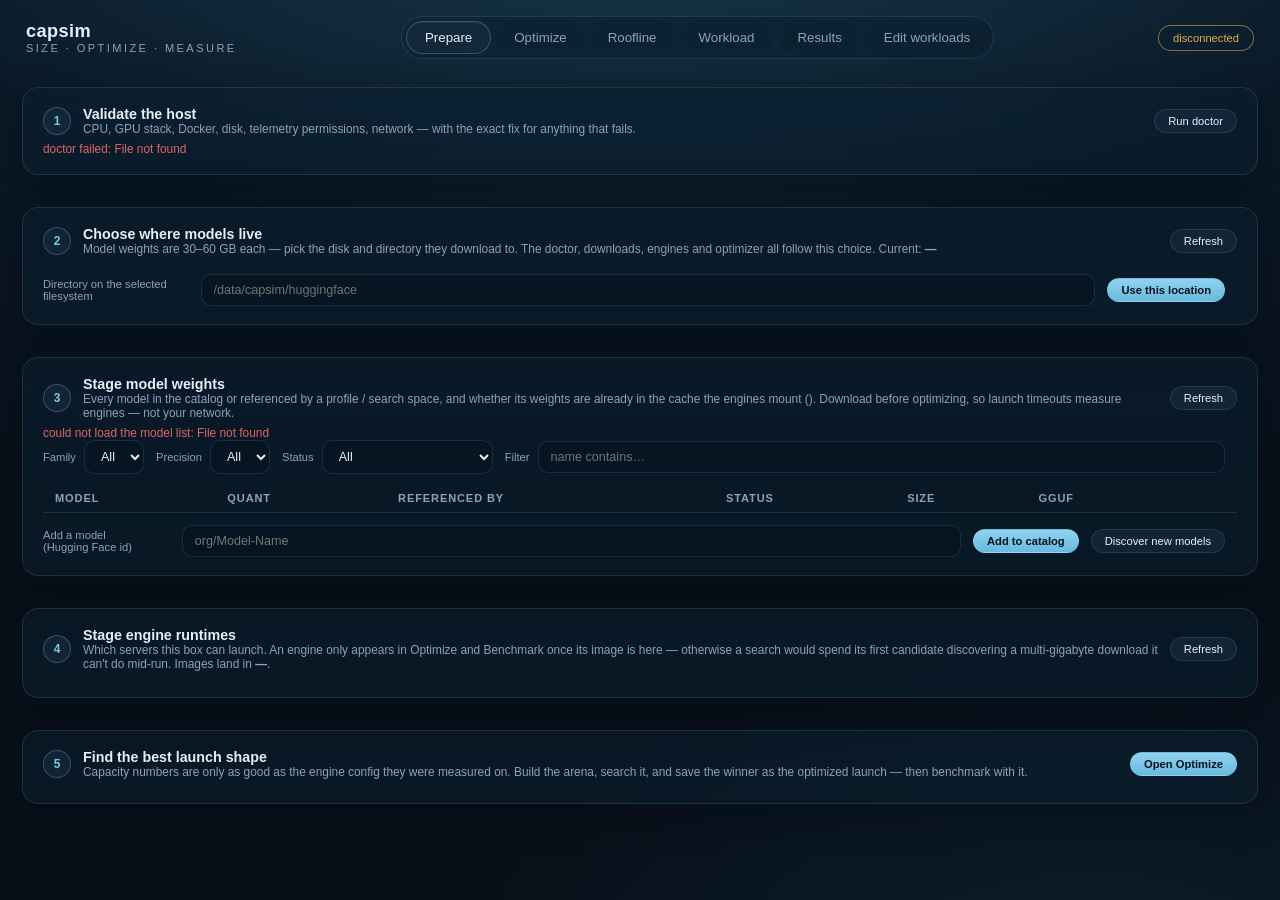
==== commit 9d01577c: "Merge branch 'worktree-agent-a630ab3beadabe698'" ====
--- a/simulator/ui/index.html
+++ b/simulator/ui/index.html
@@ -200,7 +200,10 @@
     <h2>Roofline autopilot</h2>
     <p class="msg">Stages the models, searches every engine against
       every shape for each of them, confirms each model's winner at
-      full resolution, and reports the matrix. Hours, not minutes
+      full resolution, and reports the matrix. The picks span a
+      spectrum: the fastest model of each vendor line, the largest
+      models the GPUs can hold, and models beyond VRAM that only
+      KTransformers can serve from host RAM. Hours, not minutes
       &mdash; every step is written to disk as it completes, so you can
       close this page and the numbers will be here when you come back.
       Interrupted runs resume where they stopped rather than repeating
@@ -209,13 +212,19 @@
     <div class="row wrap">
       <label>Models
         <select id="rf-model-mode">
-          <option value="auto">Pick the most promising automatically</option>
+          <option value="auto">Pick a spectrum automatically</option>
           <option value="cached">Only models already downloaded</option>
           <option value="manual">Choose below</option>
         </select></label>
       <label>How many
-        <input id="rf-model-limit" type="number" min="1" max="8" value="5"
+        <input id="rf-model-limit" type="number" min="1" max="16" value="8"
           style="width:64px"></label>
+      <label title="of those, the largest models the GPUs hold">Largest on GPU
+        <input id="rf-large-limit" type="number" min="0" max="8" value="3"
+          style="width:56px"></label>
+      <label title="of those, models beyond VRAM served by KTransformers from host RAM">Beyond VRAM
+        <input id="rf-beyond-limit" type="number" min="0" max="8" value="2"
+          style="width:56px"></label>
       <label>Prompt length
         <select id="rf-input-tokens">
           <option value="128">128 tokens (vendor convention)</option>
@@ -242,22 +251,35 @@
   </section>
 
   <section class="panel" id="rf-best-panel" hidden>
-    <h2>Best measured</h2>
-    <div class="hl-hero" style="padding:0">
-      <div class="hl-main">
-        <div class="hl-label" id="rf-best-label">output tokens / sec</div>
-        <div class="hl-now" id="rf-best">&mdash;</div>
-        <div class="hl-sub" id="rf-best-detail"></div>
-      </div>
-      <div class="hl-side">
-        <div class="hl-kv"><span>streams held</span><b id="rf-best-streams">&mdash;</b></div>
-        <div class="hl-kv"><span>efficiency</span><b id="rf-best-eff">&mdash;</b>
-          <i class="msg">tokens per watt</i></div>
-        <div class="hl-kv"><span>KV cache</span><b id="rf-best-kv">&mdash;</b></div>
-        <div class="hl-kv"><span>measured</span><b id="rf-best-count">&mdash;</b>
-          <i class="msg">cells that settled</i></div>
-      </div>
-    </div>
+    <h2>Best</h2>
+    <div class="rf-best">
+      <div class="rf-card" id="rf-fastest"></div>
+      <div class="rf-card" id="rf-largest"></div>
+    </div>
+    <div class="chart-note">Two answers, because a box is not only its
+      fastest model. <b>Fastest</b> is the cell with the highest total
+      token rate; <b>largest served</b> is the biggest model any engine
+      actually produced a settled peak for. <span id="rf-best-count"></span></div>
+  </section>
+
+  <section class="panel" id="rf-spectrum-panel" hidden>
+    <h2>Spectrum &mdash; speed across size</h2>
+    <div class="rf-spectrum-chart"><canvas id="chart-rf-spectrum"></canvas></div>
+    <div class="chart-note">One point per model that served, at its best
+      engine and shape: weights on a log axis against total tokens per
+      second. <span class="tier tier-fast">fast</span> picks are the
+      vendor round-robin, <span class="tier tier-large">largest on GPU</span>
+      the biggest weights the cards hold (tensor-parallel where one card
+      is not enough), <span class="tier tier-beyond_vram">beyond VRAM</span>
+      what only KTransformers serves with the experts in host RAM
+      &mdash; a CPU-bound number, not a GPU one.</div>
+    <table id="rf-spectrum" style="margin-top:10px">
+      <thead><tr><th>Model</th><th>Tier</th><th>Vendor</th><th>Params</th>
+        <th>Weights</th><th>Best engine</th><th>Total tok/s</th>
+        <th>Output tok/s</th><th>Concurrency</th><th>KV capacity</th>
+        <th>TTFT p95</th><th>Status</th></tr></thead>
+      <tbody></tbody>
+    </table>
   </section>
 
   <section class="panel" id="rf-matrix-panel" hidden>
--- a/simulator/ui/app.css
+++ b/simulator/ui/app.css
@@ -749,6 +749,37 @@
 }
 .hl-kv > i { font-style: normal; font-size: .79rem; }
 
+/* Roofline: the two winners side by side, and the tier tags that
+   follow a model through plan, matrix and spectrum. */
+.rf-best {
+  display: grid; gap: 16px;
+  grid-template-columns: repeat(auto-fit, minmax(300px, 1fr));
+}
+.rf-card {
+  border: 1px solid var(--line); border-radius: 10px; padding: 14px 16px;
+  min-width: 0;
+}
+.rf-card .hl-now { font-size: clamp(2rem, 5vw, 3.2rem); }
+.rf-card .hl-now small { font-size: .45em; color: var(--muted); margin-left: 4px; }
+.rf-kvs {
+  display: grid; gap: 8px 18px; margin-top: 10px;
+  grid-template-columns: repeat(auto-fit, minmax(110px, 1fr));
+}
+.rf-kvs .hl-kv > b { font-size: 1.1rem; }
+.rf-spectrum-chart { height: 300px; position: relative; }
+.rf-spectrum-chart canvas { width: 100%; height: 100%; }
+.rf-notes { margin-top: 6px; }
+.rf-notes ul { margin: 4px 0 0; padding-left: 18px; }
+.tier {
+  display: inline-block; font-size: .7rem; font-weight: 600;
+  letter-spacing: .06em; text-transform: uppercase; padding: 1px 7px;
+  border-radius: 999px; border: 1px solid currentColor; line-height: 1.5;
+  vertical-align: middle; white-space: nowrap;
+}
+.tier-fast { color: var(--gold); }
+.tier-large { color: var(--teal); }
+.tier-beyond_vram { color: var(--purple); }
+
 .hl-under { font-size: 13px; line-height: 1.8; }
 .hl-under b { color: var(--text); }
 .hl-board {
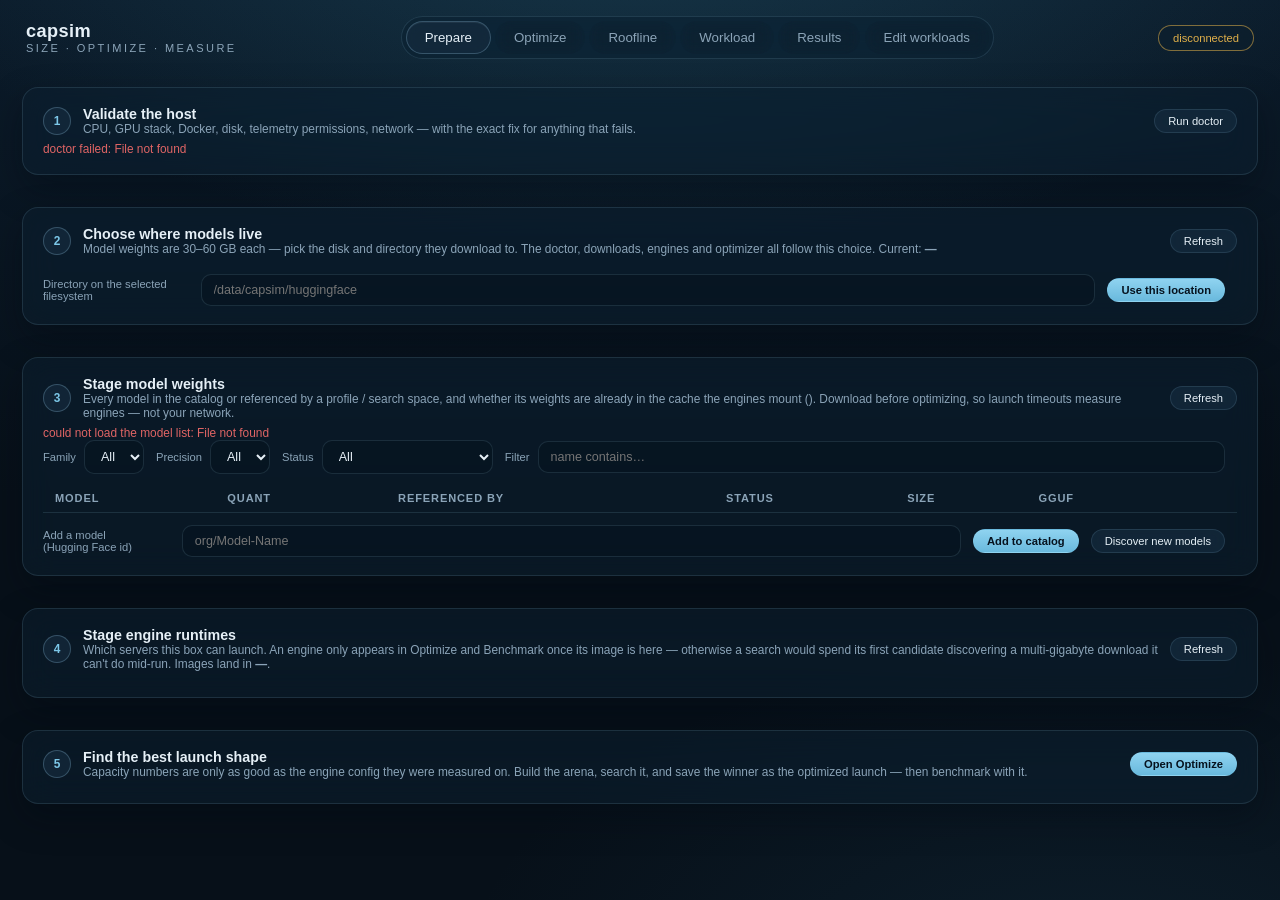
==== commit 68f437e7: "roofline: rank on generation tokens per second, report total beside it An 85k 'total' on Llama-3.3-7" ====
--- a/simulator/ui/index.html
+++ b/simulator/ui/index.html
@@ -266,7 +266,7 @@
     <h2>Spectrum &mdash; speed across size</h2>
     <div class="rf-spectrum-chart"><canvas id="chart-rf-spectrum"></canvas></div>
     <div class="chart-note">One point per model that served, at its best
-      engine and shape: weights on a log axis against total tokens per
+      engine and shape: weights on a log axis against generation tokens per
       second. <span class="tier tier-fast">fast</span> picks are the
       vendor round-robin, <span class="tier tier-large">largest on GPU</span>
       the biggest weights the cards hold (tensor-parallel where one card
@@ -275,8 +275,8 @@
       &mdash; a CPU-bound number, not a GPU one.</div>
     <table id="rf-spectrum" style="margin-top:10px">
       <thead><tr><th>Model</th><th>Tier</th><th>Vendor</th><th>Params</th>
-        <th>Weights</th><th>Best engine</th><th>Total tok/s</th>
-        <th>Output tok/s</th><th>Concurrency</th><th>KV capacity</th>
+        <th>Weights</th><th>Best engine</th><th>Generation tok/s</th>
+        <th>Total tok/s (with prompt)</th><th>Concurrency</th><th>KV capacity</th>
         <th>TTFT p95</th><th>Status</th></tr></thead>
       <tbody></tbody>
     </table>
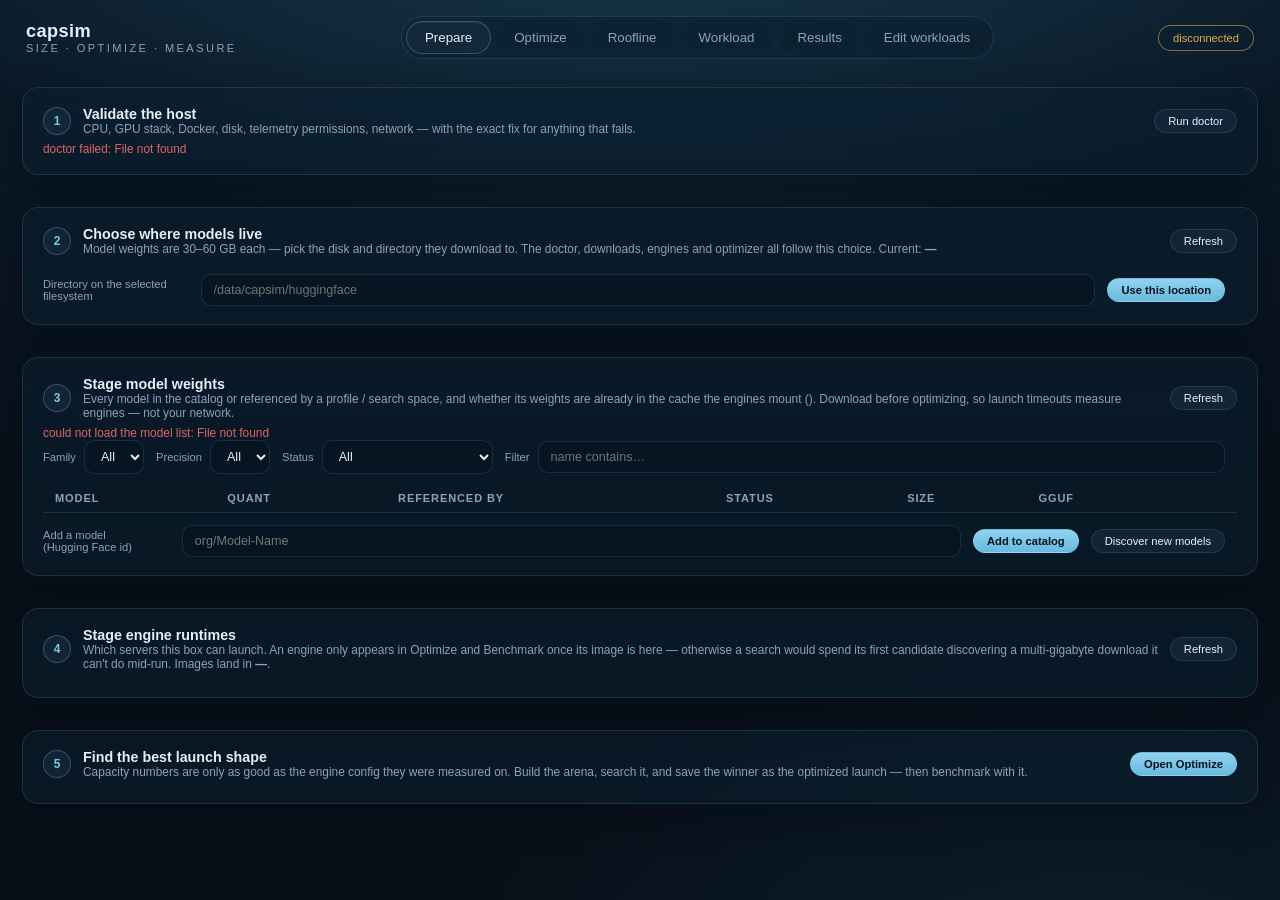
==== commit c0e8c0f8: "roofline: tp across PCIe domains as an explicit opt-in, and the NVFP4 giants The domain cap is right" ====
--- a/simulator/ui/index.html
+++ b/simulator/ui/index.html
@@ -233,6 +233,9 @@
         </select></label>
       <label class="check"><input type="checkbox" id="rf-confirm" checked>
         Confirm each winner <span class="hint">(full ladder)</span></label>
+      <label class="check"><input type="checkbox" id="rf-cross-domain">
+        Allow tp across PCIe domains <span class="hint">(tp8: holds NVFP4
+        giants on the GPUs; cross-domain all-reduce is slow)</span></label>
       <button id="rf-start" class="primary">Start roofline</button>
       <button id="rf-stop" class="danger" disabled>Stop</button>
       <span id="rf-msg" class="msg"></span>
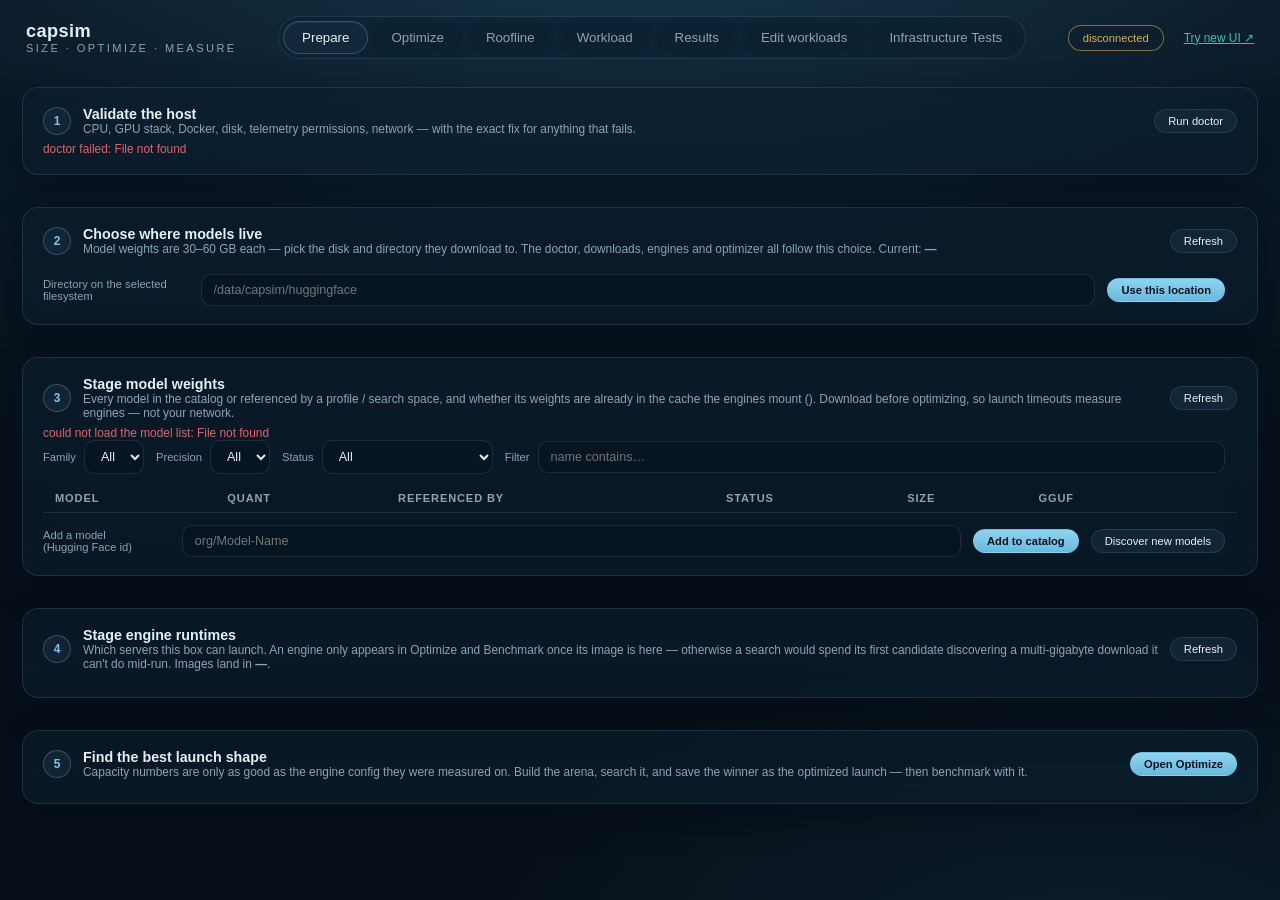
==== commit 516c8caa: "Third-party benchmarks, infrastructure experiments, and the workspace UI Three new subsystems that w" ====
--- a/simulator/ui/index.html
+++ b/simulator/ui/index.html
@@ -5,6 +5,7 @@
 <meta name="viewport" content="width=device-width, initial-scale=1">
 <title>capsim</title>
 <link rel="stylesheet" href="app.css">
+<link rel="stylesheet" href="infrastructure.css">
 <!-- Vendored: benchmark boxes are often offline; no CDN dependency. -->
 <script src="vendor/chart.umd.min.js"></script>
 </head>
@@ -27,8 +28,10 @@
       aria-selected="false" aria-controls="view-results" tabindex="-1">Results</button>
     <button role="tab" id="tab-personas" data-view="personas"
       aria-selected="false" aria-controls="view-personas" tabindex="-1">Edit&nbsp;workloads</button>
+    <button role="tab" id="tab-infrastructure" data-view="infrastructure" aria-selected="false" aria-controls="view-infrastructure" tabindex="-1">Infrastructure Tests</button>
   </nav>
   <div id="status-pill" class="pill idle" role="status" aria-live="polite">idle</div>
+  <a href="workspace.html" onclick="this.hash=location.hash" style="color:var(--teal);font-size:.85rem;white-space:nowrap">Try new UI ↗</a>
 </header>
 
 <!-- ── 1 · Prepare ─────────────────────────────────────────────── -->
@@ -868,6 +871,107 @@
   </section>
 </main>
 
+<main id="view-infrastructure" class="view" role="tabpanel" aria-labelledby="tab-infrastructure">
+  <section class="panel"><h2>Infrastructure Tests</h2><p>Compare a controlled baseline and treatment. Each project preserves evidence and produces separate outputs for its claims.</p>
+  <button id="infra-refresh">Refresh experiments</button> <button id="infra-check">Check host readiness</button>
+  <button id="infra-stop" class="danger" disabled>Stop infrastructure experiment</button>
+  <p id="infra-message" role="status" aria-live="polite"></p>
+  <details><summary>Host readiness evidence</summary><pre id="infra-readiness">Not checked yet.</pre></details></section>
+  <div id="infra-cards"></div>
+  <section class="panel"><h2 id="infra-project-title"></h2><p id="infra-method"></p>
+  <details><summary>Controls and acceptance criteria</summary><p id="infra-controls"></p><p id="infra-acceptance"></p></details>
+  <h3>Separate report outputs</h3><ul id="infra-outputs"></ul>
+  <p id="infra-pending">This adapter is still being implemented. Its measurements and outputs are not available yet.</p>
+  <form id="infra-form" hidden>
+    <label class="infra-source">Recorded source configuration<select id="infra-source" required></select></label>
+    <label>Run purpose<select id="infra-mode"><option value="pilot">Pilot (exploratory)</option><option value="confirmation">Confirmation</option></select></label>
+    <label>Randomized blocks<input id="infra-blocks" type="number" min="1" max="20" value="2" required></label>
+    <label>Measurement seconds per window<input id="infra-duration" type="number" min="10" max="3600" value="60" required></label>
+    <label>Warmup seconds<input id="infra-warmup" type="number" min="0" max="600" value="15" required></label>
+    <label>Concurrency<input id="infra-concurrency" type="number" min="1" max="512" value="4" required></label>
+    <label>GPU indices (comma separated)<input id="infra-gpus" value="0" pattern="[0-9]+(,[0-9]+)*" required></label>
+    <div id="infra-attention-settings" hidden>
+      <p>Separate CUDA profile, then unprofiled paired measurements. Runtime backend and next-token numerical checks must pass. This compares attention backends, not a standalone softmax kernel.</p>
+      <label>Baseline backend<select id="infra-attention-baseline"><option>FLASHINFER</option><option>TRITON_ATTN</option></select></label>
+      <label>Treatment backend<select id="infra-attention-treatment"><option>TRITON_ATTN</option><option>FLASHINFER</option></select></label>
+      <label>KV precision in both arms<select id="infra-attention-kv"><option value="fp8">FP8</option><option value="bfloat16">BF16</option></select></label>
+      <label>Maximum logprob difference<input id="infra-attention-tolerance" type="number" min="0.01" max="0.5" step="0.01" value="0.1"></label>
+    </div>
+    <div id="infra-tenant-settings" hidden>
+      <label>Workflow<select id="infra-tenant-workflow"><option value="independent">Two independent language endpoints</option><option value="post_call">Transcription plus structured call summary</option></select></label>
+      <label>Post-call arrival rates per second<input id="infra-call-rates" value="0.1,0.25,0.5"></label>
+      <label>Maximum transcription word error rate<input id="infra-call-wer" type="number" min="0" max="1" step="0.01" value="0.15"></label>
+      <p id="infra-call-note">Post-call compares Whisper plus the selected language model on two dedicated GPUs, one shared GPU and two MIG partitions. Synthetic audio pilot; transcript text passes through the host in every placement. No PCIe bypass claim. Eight frozen synthetic calls are measured; two calls from a separate recording warm up each placement.</p>
+      <p>Placements: two dedicated GPUs, software sharing, and MIG in randomized order. Select two GPUs; the last is temporarily partitioned into two 48 GB instances and restored. Requires an initially idle, unpartitioned GPU and passwordless nvidia-smi administration.</p>
+      <label>Requests/second per tenant<input id="infra-tenant-rate" type="number" min="0.01" max="10" step="0.01" value="0.5"></label>
+      <label>Noisy-neighbor rate multiplier<input id="infra-tenant-noise" type="number" min="2" max="10" value="4"></label>
+      <label>LLM KV cache GiB per endpoint<input id="infra-tenant-kv" type="number" min="1" max="16" value="8"></label>
+    </div>
+    <div id="infra-diffusion-settings" hidden>
+      <p>Qwen-Image teacher versus the released FastGen-distilled Qwen-Image-Flash student. 1024 × 1024, BF16, one image at a time. First run prepares pinned model revisions and an isolated image. Human acceptance review follows generation.</p>
+      <label>Images per cell<input id="infra-diffusion-samples" type="number" min="4" max="64" value="8"></label>
+      <label>Teacher step counts<input id="infra-diffusion-steps" value="20,50" pattern="[0-9]+(,[0-9]+)*"></label>
+    </div>
+    <div id="infra-session-settings" hidden>
+      <label>Session tier<select id="infra-session-tier"><option value="cpu">GPU and CPU</option><option value="cpu_disk">GPU, CPU and disk</option></select></label>
+      <label>Resume p95 TTFT target seconds<input id="infra-session-ttft" type="number" min="0.1" max="600" step="0.1" value="5"></label>
+      <label>Returning sessions<input id="infra-session-count" type="number" min="4" max="256" value="8"></label>
+      <label>Cache pressure documents<input id="infra-session-churn" type="number" min="4" max="512" value="16"></label>
+      <label>GPU KV GiB<input id="infra-session-gpu" type="number" min="1" max="64" value="4"></label>
+      <label>CPU cache GB<input id="infra-session-cpu" type="number" min="4" max="256" value="32"></label>
+      <label>Disk cache GB<input id="infra-session-disk" type="number" min="8" max="256" value="64"></label>
+      <p>Each session returns once after cache pressure. Resume latency requires measured tier reloads. This pilot does not establish maximum session capacity.</p>
+    </div>
+    <div id="infra-search-settings" hidden>
+      <label><input id="infra-goal-seek" type="checkbox">Find the best document shape and GPU split</label>
+      <div id="infra-goal-settings" hidden>
+        <label>GPU placement<select id="infra-goal-placement"><option value="socket_local">Keep each request within its CPU socket</option><option value="both">Compare socket-local and cross-socket transfers</option><option value="cross_socket">Force cross-socket transfers as a control</option><option value="pooled">Unrestricted shared GPU pool</option></select></label>
+        <label>Document sizes in records<input id="infra-goal-documents" value="64,128,192"></label>
+        <label>Answer sizes in extracted records<input id="infra-goal-answers" value="4,8"></label>
+        <label>Answer safety cap in tokens<input id="infra-goal-cap" type="number" min="128" max="8192" value="1024"></label>
+        <label>Rate precision in requests per second<input id="infra-goal-resolution" type="number" min="0.1" max="10" step="0.1" value="1"></label>
+        <label>Search time limit in hours<input id="infra-goal-hours" type="number" min="0.1" max="168" step="0.1" value="12"></label>
+        <p>About 60 input tokens per document record and 65 output tokens per answer record; actual token ranges are recorded. Search tests demand endpoints and narrows the passing boundary. Reports separate capacity uplift, absolute capacity and latency peaks. Use a rate range wide enough to reach failure.</p>
+      </div>
+      <label>Prefill GPU search counts (blank for single split)<input id="infra-search-splits" placeholder="2,3,4,5"></label>
+      <label>Fixed arrival rates per second<input id="infra-search-rates" placeholder="2,4,6"></label>
+      <label>Search first-token target seconds<input id="infra-search-ttft" type="number" min="0.1" step="0.1" value="5"></label>
+      <label>Maximum client queue growth seconds<input id="infra-search-queue" type="number" min="0" max="60" step="0.1" value="2"></label>
+      <p>Every split uses the same workload and rate range as the aggregate baseline. Goal search adaptively chooses which rates to measure. All failures are retained; a passing upper limit means the range should be expanded.</p>
+    </div>
+    <label id="infra-prefill-label" hidden>Prefill GPUs<input id="infra-prefill" type="number" min="1" max="7" value="1"></label>
+    <fieldset id="infra-transfer-settings" hidden><legend>Prefill and decode transfer diagnostics</legend>
+      <label>KV block size<select id="infra-transfer-block"><option value="">Engine default</option><option>16</option><option>32</option><option>64</option><option>128</option></select></label>
+      <label>Transport selection<select id="infra-transfer-mode"><option value="local">Local CUDA IPC candidate</option><option value="auto">UCX automatic selection</option></select></label>
+      <label>CUDA IPC GET<select id="infra-transfer-get"><option value="default">Runtime default</option><option value="enabled">Enable PCIe peer reads (validate on host)</option></select></label>
+      <label>UCX memory type cache<select id="infra-transfer-memtype"><option value="default">Runtime default</option><option value="disabled">Disabled diagnostic</option></select></label>
+      <label>KV layout<select id="infra-transfer-layout"><option value="standard">Standard</option><option value="cross">Cross-layer blocks (experimental)</option></select></label>
+      <label>Maximum batched tokens<input id="infra-transfer-tokens" type="number" min="1024" max="131072" placeholder="Engine default"></label>
+      <p>Block size and token limits apply to both arms. Unsupported layouts fail the run. A transport selection is not proof of the actual data path; inspect transfer evidence.</p>
+    </fieldset>
+    <p id="infra-dynamo-note" hidden>Same total GPU budget in both arms. Baseline: one aggregated worker per GPU. Treatment: the first selected GPUs prefill and the rest decode through NIXL. Requires the pinned Dynamo image locally. Reports compare fixed concurrency, not maximum capacity.</p>
+    <label>Speculative method<select id="infra-spec-method"><option value="ngram">Prompt n-gram</option><option value="mtp">Native MTP (checkpoint required)</option></select></label>
+    <label>Draft tokens<input id="infra-draft-tokens" type="number" min="1" max="16" value="5" required></label>
+    <label>Document records<input id="infra-records" type="number" min="4" max="1024" value="16" required></label>
+    <label>Response-time target (seconds)<input id="infra-slo" type="number" min="0.1" max="600" step="0.1" value="60" required></label>
+    <label>Request timeout (seconds)<input id="infra-timeout" type="number" min="1" max="600" value="120" required></label>
+    <label>Minimum correct fraction<input id="infra-quality" type="number" min="0.01" max="1" step="0.01" value="0.95" required></label>
+    <label>Minimum correct and on-time fraction<input id="infra-slo-fraction" type="number" min="0.01" max="1" step="0.01" value="0.95" required></label>
+    <label>Minimum requests per window<input id="infra-min-requests" type="number" min="1" max="1000000" value="30" required></label>
+    <label>Context limit<input id="infra-context" type="number" min="2048" max="131072" value="8192" required></label>
+    <label id="infra-spec-loads-label" hidden>Speculative load grid (optional, comma separated)<input id="infra-spec-loads" placeholder="1,4,16,64" pattern="[0-9]+(,[0-9]+)*"></label>
+    <label id="infra-cache-records-label" hidden>Document sizes (records, comma separated)<input id="infra-cache-records" value="16,64,256" pattern="[0-9]+(,[0-9]+)*"></label>
+    <label id="infra-cache-concurrency-label" hidden>Concurrency grid (comma separated)<input id="infra-cache-concurrency" value="1,4,16" pattern="[0-9]+(,[0-9]+)*"></label>
+    <label id="infra-cache-samples-label" hidden>Matched documents per cell<input id="infra-cache-samples" type="number" min="16" max="256" value="32"></label>
+    <p id="infra-cache-note" hidden>Exploratory FP8 versus INT4 cache grid, with a BF16 quality reference and the same Triton attention backend. Largest passing points are tested lower bounds, not established capacity maxima. Cache memory savings require separate allocation evidence.</p>
+    <p id="infra-spec-note">Uses one TP1 replica per selected GPU. Both arms use the same selected resources and workload. Choose a compatible speculative method. Both arms use the same JSON schema constraints; answers are graded against the source document. This is a new experiment seeded from your roofline configuration.</p>
+    <button id="infra-start" class="primary" type="submit">Run paired experiment</button>
+  </form></section>
+  <section class="panel"><h2>Experiment history</h2><div id="infra-history"></div><button id="infra-recover" hidden>Recover resources from interrupted experiment</button><pre id="infra-result"></pre><div id="infra-downloads"></div><div id="infra-image-review"></div></section>
+</main>
+
 <script type="module" src="app.js"></script>
+
+
 </body>
 </html>
--- a/simulator/ui/infrastructure.css
+++ b/simulator/ui/infrastructure.css
@@ -0,0 +1,17 @@
+#infra-cards { display:grid; grid-template-columns:repeat(auto-fit,minmax(240px,1fr)); gap:12px; margin:16px 0; }
+.infra-card { border-radius:14px; text-align:left; white-space:normal; padding:18px; height:100%; border:1px solid var(--border,#38434b); }
+.infra-card.selected { outline:2px solid var(--teal,#50d5bf); outline-offset:1px; }
+.infra-card h3 { margin:8px 0; } .infra-card p { font-weight:normal; line-height:1.5; }
+.infra-card small,.infra-run small { display:block; margin-top:8px; }
+#view-infrastructure .panel { margin-bottom:16px; }
+#view-infrastructure pre { white-space:pre-wrap; overflow-wrap:anywhere; max-height:500px; overflow:auto; }
+#infra-form { display:flex; flex-wrap:wrap; gap:16px; align-items:end; }
+#infra-form[hidden] { display:none; } #infra-form label { min-width:150px; flex:1; }
+#infra-form .infra-source { flex-basis:100%; }
+.infra-run { display:block; width:100%; text-align:left; margin:8px 0; white-space:normal; }
+#infra-downloads section { margin:14px 0; padding:12px; border:1px solid var(--border,#38434b); }
+
+.infra-table-scroll { overflow-x:auto; }
+#infra-tenant-results table { width:100%; border-collapse:collapse; margin:12px 0; }
+#infra-tenant-results caption { text-align:left; margin-bottom:8px; }
+#infra-tenant-results th,#infra-tenant-results td { text-align:left; padding:8px; border-bottom:1px solid var(--border,#38434b); white-space:nowrap; }
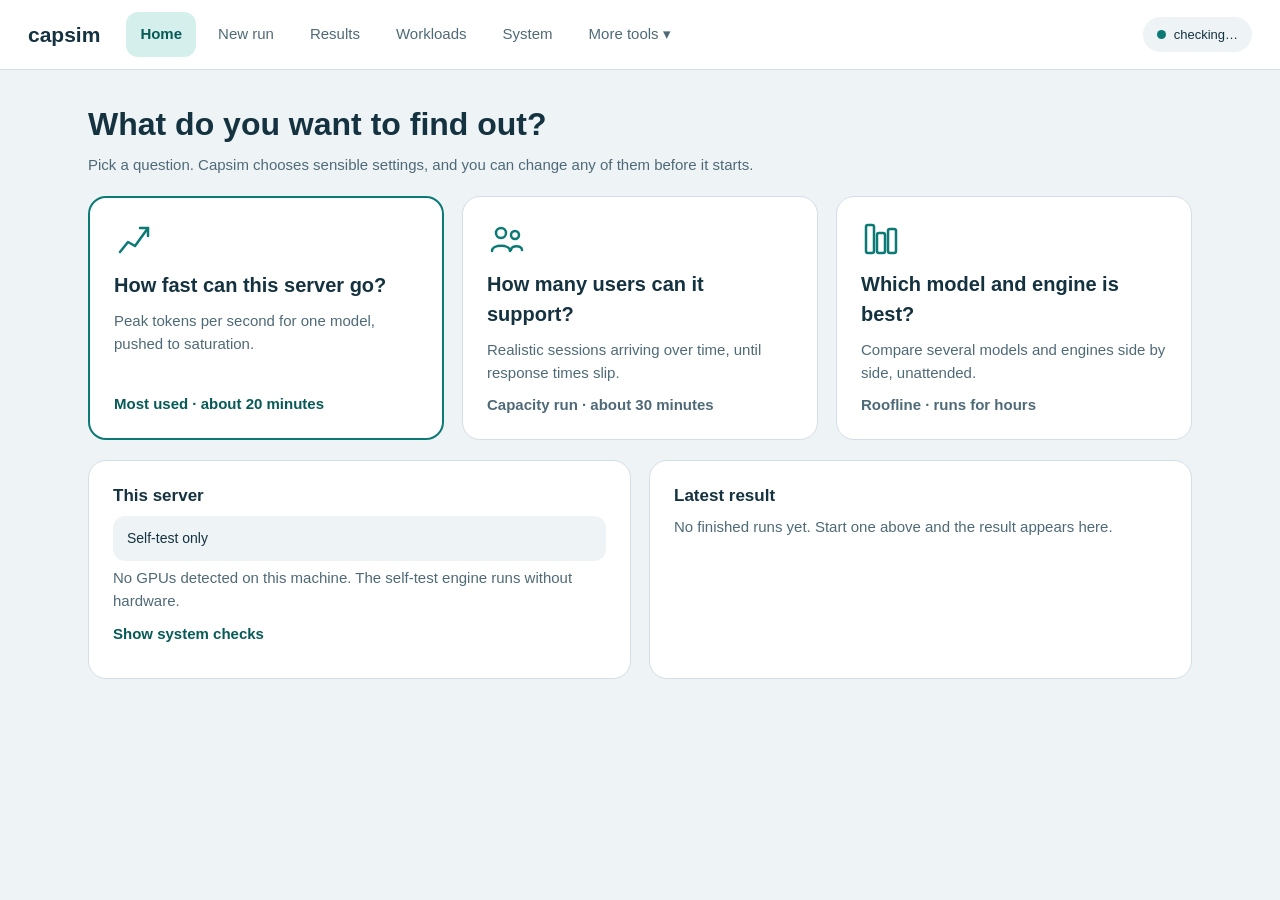
==== commit 2a551311: "Daylight UI, prefix-cache reuse setting, and the planner campaign work behind them UI - New guided s" ====
--- a/simulator/ui/index.html
+++ b/simulator/ui/index.html
@@ -6,6 +6,9 @@
 <title>capsim</title>
 <link rel="stylesheet" href="app.css">
 <link rel="stylesheet" href="infrastructure.css">
+<link rel="stylesheet" href="daylight-tools.css">
+<!-- Opened without naming a tool, capsim starts at the Daylight home page. -->
+<script>if (!location.hash && !/[?&]tools\b/.test(location.search)) location.replace("daylight.html");</script>
 <!-- Vendored: benchmark boxes are often offline; no CDN dependency. -->
 <script src="vendor/chart.umd.min.js"></script>
 </head>
@@ -13,25 +16,28 @@
 <header>
   <div class="brand">
     <span class="logo">capsim</span>
-    <span class="sub">Size &middot; Optimize &middot; Measure</span>
   </div>
-  <nav id="tabs" role="tablist" aria-label="Sections">
+  <nav class="dl-primary" aria-label="Main">
+    <a href="daylight.html#home">Home</a>
+    <a href="daylight.html#new">New run</a>
+    <a href="daylight.html#results">Results</a>
+  </nav>
+  <nav id="tabs" role="tablist" aria-label="Tools">
     <button role="tab" id="tab-prepare" data-view="prepare" class="active"
-      aria-selected="true" aria-controls="view-prepare">Prepare</button>
+      aria-selected="true" aria-controls="view-prepare">System</button>
     <button role="tab" id="tab-optimizer" data-view="optimizer"
       aria-selected="false" aria-controls="view-optimizer" tabindex="-1">Optimize</button>
     <button role="tab" id="tab-roofline" data-view="roofline"
       aria-selected="false" aria-controls="view-roofline" tabindex="-1">Roofline</button>
     <button role="tab" id="tab-control" data-view="control"
-      aria-selected="false" aria-controls="view-control" tabindex="-1">Workload</button>
+      aria-selected="false" aria-controls="view-control" tabindex="-1">Capacity run</button>
     <button role="tab" id="tab-results" data-view="results"
-      aria-selected="false" aria-controls="view-results" tabindex="-1">Results</button>
+      aria-selected="false" aria-controls="view-results" tabindex="-1">All results</button>
     <button role="tab" id="tab-personas" data-view="personas"
-      aria-selected="false" aria-controls="view-personas" tabindex="-1">Edit&nbsp;workloads</button>
-    <button role="tab" id="tab-infrastructure" data-view="infrastructure" aria-selected="false" aria-controls="view-infrastructure" tabindex="-1">Infrastructure Tests</button>
+      aria-selected="false" aria-controls="view-personas" tabindex="-1">Workloads</button>
+    <button role="tab" id="tab-infrastructure" data-view="infrastructure" aria-selected="false" aria-controls="view-infrastructure" tabindex="-1">Lab tests</button>
   </nav>
   <div id="status-pill" class="pill idle" role="status" aria-live="polite">idle</div>
-  <a href="workspace.html" onclick="this.hash=location.hash" style="color:var(--teal);font-size:.85rem;white-space:nowrap">Try new UI ↗</a>
 </header>
 
 <!-- ── 1 · Prepare ─────────────────────────────────────────────── -->
@@ -234,6 +240,13 @@
           <option value="256">256 tokens</option>
           <option value="512">512 tokens</option>
         </select></label>
+      <label title="Share of prompt tokens the engine may serve from its prefix cache. The sweep sends a system prompt every user shares plus unique user text, sized from the model's tokenizer to reach this level; the prompt length stays as set. Levels are published production figures (docs/prefix-cache-policy.md). Every result records the measured rate.">Prefix-cache reuse
+        <select id="rf-prefix-reuse">
+          <option value="industry">Industry standard — 54% (business API traffic)</option>
+          <option value="consumer_chat">Consumer chat — 62%</option>
+          <option value="conversation">Multi-turn conversation — 40%</option>
+          <option value="template">None — unique prompts, chat template only</option>
+        </select></label>
       <label class="check"><input type="checkbox" id="rf-confirm" checked>
         Confirm each winner <span class="hint">(full ladder)</span></label>
       <label class="check"><input type="checkbox" id="rf-cross-domain">
@@ -381,6 +394,13 @@
             <option value="256">256 tokens</option>
             <option value="512">512 tokens</option>
             <option value="1024">1024 tokens</option>
+          </select></label>
+        <label title="Share of prompt tokens the engine may serve from its prefix cache. The sweep sends a system prompt every user shares plus unique user text, sized from the model's tokenizer to reach this level; the prompt length stays as set. Levels are published production figures (docs/prefix-cache-policy.md). Every result records the measured rate.">Prefix-cache reuse
+          <select id="hl-prefix-reuse">
+            <option value="industry">Industry standard — 54% (business API traffic)</option>
+            <option value="consumer_chat">Consumer chat — 62%</option>
+            <option value="conversation">Multi-turn conversation — 40%</option>
+            <option value="template">None — unique prompts, chat template only</option>
           </select></label>
         <label>Shape
           <span id="hl-shape" class="hint" style="margin-top:6px"></span>
@@ -888,7 +908,7 @@
     <label>Randomized blocks<input id="infra-blocks" type="number" min="1" max="20" value="2" required></label>
     <label>Measurement seconds per window<input id="infra-duration" type="number" min="10" max="3600" value="60" required></label>
     <label>Warmup seconds<input id="infra-warmup" type="number" min="0" max="600" value="15" required></label>
-    <label>Concurrency<input id="infra-concurrency" type="number" min="1" max="512" value="4" required></label>
+    <label>Concurrency<input id="infra-concurrency" type="number" min="1" max="16384" value="4" required></label>
     <label>GPU indices (comma separated)<input id="infra-gpus" value="0" pattern="[0-9]+(,[0-9]+)*" required></label>
     <div id="infra-attention-settings" hidden>
       <p>Separate CUDA profile, then unprofiled paired measurements. Runtime backend and next-token numerical checks must pass. This compares attention backends, not a standalone softmax kernel.</p>
@@ -913,12 +933,35 @@
       <label>Teacher step counts<input id="infra-diffusion-steps" value="20,50" pattern="[0-9]+(,[0-9]+)*"></label>
     </div>
     <div id="infra-session-settings" hidden>
+      <label>Test<select id="infra-session-mode"><option value="capacity">Document-analysis capacity</option><option value="resume">Resume latency diagnostic</option></select></label>
+      <div id="infra-session-capacity">
+        <label>Test shape<select id="infra-session-shape"><option value="document">Document-analysis capacity (documents replaced after a fixed number of questions)</option><option value="knowledge_worker_ladder">Knowledge-worker density ladder (fixed users, primed 96K-token contexts, rate doubled to saturation)</option></select></label>
+        <div id="infra-session-ladder" hidden>
+          <p>Each user holds a padded reference document of the chosen context size, primed once and never replaced. Arrivals are open-loop over the fixed population and the total rate doubles until both arms fail. Use all server GPUs; the host tier is sized per replica. Measured on the XE7740 as the KV-offload density test behind the Intel Xeon white paper.</p>
+          <label>Context tokens per user<input id="infra-session-context-tokens" type="number" min="1024" max="120000" value="96000"></label>
+          <label>Minimum returns per user in the window<input id="infra-session-min-returns" type="number" min="4" max="64" value="4"></label>
+          <label>Knee refinement rounds<input id="infra-session-refinement" type="number" min="0" max="5" value="1"></label>
+          <label>Client lag tolerance (seconds)<input id="infra-session-client-lag" type="number" min="0.1" max="5" step="0.1" value="2"></label>
+          <label>Sequences per GPU replica<input id="infra-session-max-seqs" type="number" min="32" max="2048" value="256"></label>
+        </div>
+        <p>Compare active document sessions at the same question cadence. Both arms keep normal GPU prefix caching; treatment adds CPU memory. First-touch work is included. Choose all server GPUs for a server result; one GPU is a feasibility test.</p>
+        <label>Initial total arrival rates per second<input id="infra-session-arrivals" value="0.5,1,2,4,8,16"></label>
+        <label>Maximum arrival rate per second<input id="infra-session-ceiling" type="number" min="0.1" max="1000" step="0.1" value="128"></label>
+        <label>Response-time thresholds for reporting (seconds)<input id="infra-session-slos" value="5,10,30,60,120,300"></label>
+        <p>Increase arrivals through saturation. After the initial grid, extend paired loads until both arms show two overloaded points or reach the safety ceiling, then refine the knee. A ceiling without saturation remains unresolved.</p>
+        <label>Active document populations<input id="infra-session-populations" value="128,512"></label>
+        <label>Mean seconds between questions per document<input id="infra-session-intervals" value="60,30"></label>
+        <label>Questions before replacing a document<input id="infra-session-turns" type="number" min="2" max="64" value="8"></label>
+        <label>Records requested per answer<input id="infra-session-answers" type="number" min="1" max="8" value="2"></label>
+        <label>Maximum outstanding requests<input id="infra-session-pending" type="number" min="16" max="16384" value="2048"></label>
+        <p>GPU cache allocation remains automatic. Reports separate capacity, latency and cache evidence. A passing highest population requires expanding the range. Fixtures measure exact extraction; broader document-analysis claims require representative validation.</p>
+      </div>
       <label>Session tier<select id="infra-session-tier"><option value="cpu">GPU and CPU</option><option value="cpu_disk">GPU, CPU and disk</option></select></label>
-      <label>Resume p95 TTFT target seconds<input id="infra-session-ttft" type="number" min="0.1" max="600" step="0.1" value="5"></label>
+      <label>First-token p95 target seconds<input id="infra-session-ttft" type="number" min="0.1" max="600" step="0.1" value="5"></label>
       <label>Returning sessions<input id="infra-session-count" type="number" min="4" max="256" value="8"></label>
       <label>Cache pressure documents<input id="infra-session-churn" type="number" min="4" max="512" value="16"></label>
       <label>GPU KV GiB<input id="infra-session-gpu" type="number" min="1" max="64" value="4"></label>
-      <label>CPU cache GB<input id="infra-session-cpu" type="number" min="4" max="256" value="32"></label>
+      <label>CPU cache GB per GPU replica<input id="infra-session-cpu" type="number" min="4" max="256" value="32"></label>
       <label>Disk cache GB<input id="infra-session-disk" type="number" min="8" max="256" value="64"></label>
       <p>Each session returns once after cache pressure. Resume latency requires measured tier reloads. This pilot does not establish maximum session capacity.</p>
     </div>
--- a/simulator/ui/daylight-tools.css
+++ b/simulator/ui/daylight-tools.css
@@ -0,0 +1,89 @@
+/* Daylight look for the full tools page (index.html): Capacity run,
+ * Roofline, Optimize, Workloads, System, All results and Lab tests.
+ * Loaded after app.css; it re-points app.css's variables at the Daylight
+ * palette and replaces the few dark values app.css hard-codes. The
+ * workspace.html page does not load this file. */
+:root {
+  --bg-0: #eef3f6; --bg-1: #eef3f6;
+  --glass: #ffffff; --glass-2: #eef3f6; --glass-solid: #ffffff;
+  --stroke: #d3dee6; --stroke-strong: #b7c7d1;
+  --text: #14323f; --muted: #4f6a77;
+  --accent: #0b7a75; --accent-soft: #d5efed;
+  --gold: #a66a00; --teal: #0b7a75; --blue: #2563a8; --purple: #6d4fb3;
+  --ok: #1f7a45; --warn: #96560a; --fail: #b3261e;
+  --panel-2: #f7fafb;
+  font-size: 15px;
+}
+body {
+  background: #eef3f6; padding: 0 0 60px;
+  font-family: "Plus Jakarta Sans", -apple-system, BlinkMacSystemFont,
+    "Segoe UI", Inter, Roboto, sans-serif;
+}
+a { color: #075a56; }
+
+/* Header: the same bar as daylight.html, then the tool tabs. */
+header {
+  gap: 6px 8px; padding: 12px 28px; margin-bottom: 22px;
+  background: #ffffff; border-bottom: 1px solid var(--stroke);
+}
+.brand { margin-right: 18px; }
+.brand .logo { font-size: 21px; letter-spacing: 0; }
+nav.dl-primary { display: flex; flex-wrap: wrap; gap: 6px; }
+nav.dl-primary a {
+  padding: 11px 14px; border-radius: 12px; color: var(--muted); text-decoration: none;
+}
+nav.dl-primary a:hover { background: #eef3f6; }
+nav#tabs {
+  margin: 0 0 0 10px; padding: 4px; gap: 2px; flex-wrap: wrap;
+  background: #eef3f6; border: 0; border-radius: 14px;
+  backdrop-filter: none; -webkit-backdrop-filter: none;
+}
+nav#tabs button { border-radius: 10px; padding: 9px 14px; font-size: 14px; }
+nav#tabs button.active {
+  background: #d5efed; border-color: transparent; color: #075a56;
+  font-weight: 600; box-shadow: none;
+}
+#status-pill { margin-left: auto; }
+.pill { background: #eef3f6; border-color: transparent; color: var(--text); backdrop-filter: none; }
+.pill.running { background: #fdebd8; color: #5c2e05; border-color: transparent; font-weight: 600; }
+.pill.error { background: #fbe3e1; color: #8c1d18; border-color: transparent; }
+.pill.offline { background: #fdebd8; color: #5c2e05; border-color: transparent; }
+
+.view { padding: 0 28px; }
+.panel {
+  background: #ffffff; border-radius: 18px; padding: 22px 24px;
+  box-shadow: none; backdrop-filter: none; -webkit-backdrop-filter: none;
+}
+.panel:hover { border-color: var(--stroke); }
+
+select, input[type="text"], input[type="number"], input[type="search"],
+input:not([type]), textarea {
+  background: #f7fafb; border-radius: 12px; min-height: 40px;
+}
+button {
+  background: #ffffff; border-radius: 12px; backdrop-filter: none; min-height: 40px;
+}
+button:hover:not(:disabled) { transform: none; }
+button.primary, button.primary:hover:not(:disabled) {
+  background: #0b7a75; color: #ffffff; font-weight: 700;
+}
+button.danger { border-color: #b3261e; }
+nav#tabs button { min-height: 0; background: none; }
+
+/* Dark fills app.css hard-codes. */
+.bar, .track, progress { background: #e3ebf0; }
+tbody tr:hover { background: #f3f7f9; }
+.run-row.active { background: #d5efed; }
+#hl-ladder tr.peak td { background: #d5efed; }
+[class*="pop"], .tooltip, .tip-body {
+  background: #ffffff; color: var(--text); box-shadow: 0 8px 24px rgba(20, 50, 63, .14);
+}
+.pop-row:hover { background: #eef3f6; }
+code, pre, .log, .mono-box {
+  background: #f3f7f9; color: var(--text);
+}
+
+@media (max-width: 760px) {
+  header { padding: 10px 14px; } .view { padding: 0 14px; }
+  nav#tabs { margin-left: 0; }
+}
